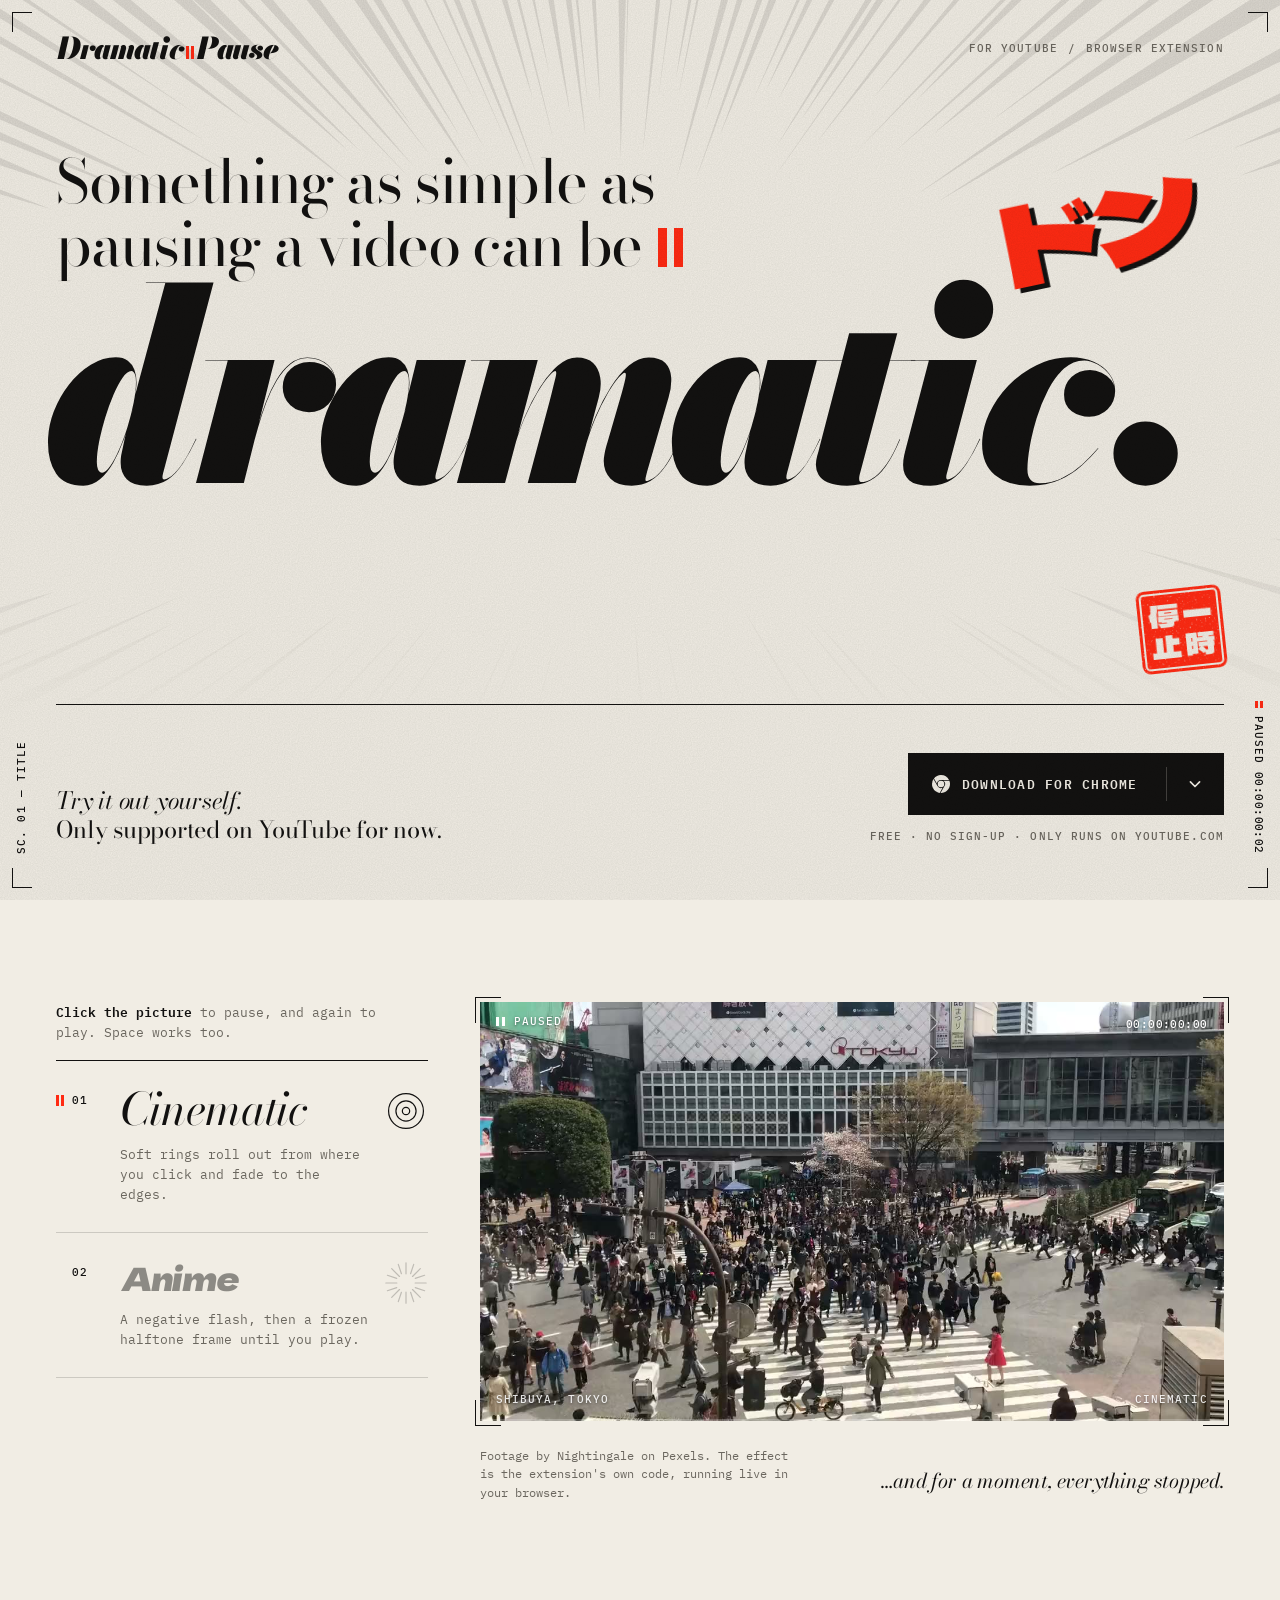
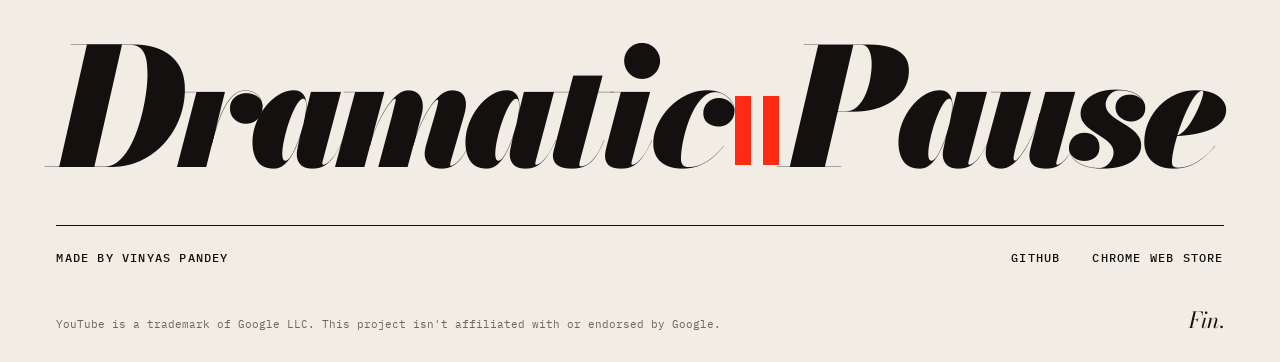
==== docs/index.html @ 51cfde24 "Add landing page and restyle popup to match it - docs/: landing page with a live demo that runs cont" ====
<!doctype html>
<html lang="en">
<head>
<meta charset="utf-8">
<meta name="viewport" content="width=device-width, initial-scale=1">
<title>Dramatic Pause for YouTube</title>
<meta name="description" content="Pause a YouTube video and time stops: a cinematic ripple or an anime-style freeze plays over the frame. A free browser extension.">
<meta name="theme-color" content="#f1ede4">
<meta name="color-scheme" content="light">
<meta property="og:type" content="website">
<meta property="og:title" content="Dramatic Pause for YouTube">
<meta property="og:description" content="Something as simple as pausing a video can be dramatic.">
<meta property="og:image" content="media/shibuya-poster.jpg">
<link rel="icon" href="favicon.svg" type="image/svg+xml">
<link rel="preconnect" href="https://fonts.googleapis.com">
<link rel="preconnect" href="https://fonts.gstatic.com" crossorigin>
<link rel="stylesheet" href="https://fonts.googleapis.com/css2?family=Bodoni+Moda:ital,opsz,wght@0,6..96,400..900;1,6..96,400..900&display=block">
<link rel="stylesheet" href="https://fonts.googleapis.com/css2?family=IBM+Plex+Mono:wght@400;500;600&display=swap">
<link rel="stylesheet" href="https://fonts.googleapis.com/css2?family=Dela+Gothic+One&display=swap&text=%E3%83%89%E3%83%B3%E3%82%B4%E4%B8%80%E6%99%82%E5%81%9C%E6%AD%A2Anime%20speedlines%21">
<link rel="preload" href="media/shibuya.mp4" as="video" type="video/mp4">
<link rel="stylesheet" href="content.css">
<link rel="stylesheet" href="styles.css">
</head>
<body>

<svg width="0" height="0" style="position:absolute" aria-hidden="true">
  <symbol id="i-logo" viewBox="0 0 32 32">
    <path d="M2.24451 9.94111C2.37304 7.96233 3.96395 6.41157 5.94447 6.31345C8.81239 6.17136 12.9115 6 16 6C19.0885 6 23.1876 6.17136 26.0555 6.31345C28.0361 6.41157 29.627 7.96233 29.7555 9.94111C29.8786 11.8369 30 14.1697 30 16C30 17.8303 29.8786 20.1631 29.7555 22.0589C29.627 24.0377 28.0361 25.5884 26.0555 25.6866C23.1876 25.8286 19.0885 26 16 26C12.9115 26 8.81239 25.8286 5.94447 25.6866C3.96395 25.5884 2.37304 24.0377 2.24451 22.0589C2.12136 20.1631 2 17.8303 2 16C2 14.1697 2.12136 11.8369 2.24451 9.94111Z" fill="#FC0D1B"/>
    <path d="M14.5 20.9L12 20.7618V11.238L14.5 11.1V20.9Z" fill="#fff"/>
    <path d="M17.5 20.9L20 20.7618V11.238L17.5 11.1V20.9Z" fill="#fff"/>
  </symbol>
  <symbol id="i-chrome" viewBox="0 0 24 24"><path fill="currentColor" d="M12 0C8.21 0 4.831 1.757 2.632 4.501l3.953 6.848A5.454 5.454 0 0 1 12 6.545h10.691A12 12 0 0 0 12 0zM1.931 5.47A11.943 11.943 0 0 0 0 12c0 6.012 4.42 10.991 10.189 11.864l3.953-6.847a5.45 5.45 0 0 1-6.865-2.29zm13.342 2.166a5.446 5.446 0 0 1 1.45 7.09l.002.001h-.002l-5.344 9.257c.206.01.413.016.621.016 6.627 0 12-5.373 12-12 0-1.54-.29-3.011-.818-4.364zM12 16.364a4.364 4.364 0 1 1 0-8.728 4.364 4.364 0 0 1 0 8.728Z"/></symbol>
  <symbol id="i-edge" viewBox="0 0 24 24"><path fill="currentColor" d="M21.86 17.86q.14 0 .25.12.1.13.1.25t-.11.33l-.32.46-.43.53-.44.5q-.21.25-.38.42l-.22.23q-.58.53-1.34 1.04-.76.51-1.6.91-.86.4-1.74.64t-1.67.24q-.9 0-1.69-.28-.8-.28-1.48-.78-.68-.5-1.22-1.17-.53-.66-.92-1.44-.38-.77-.58-1.6-.2-.83-.2-1.67 0-1 .32-1.96.33-.97.87-1.8.14.95.55 1.77.41.82 1.02 1.5.6.68 1.38 1.21.78.54 1.64.9.86.36 1.77.56.92.2 1.8.2 1.12 0 2.18-.24 1.06-.23 2.06-.72l.2-.1.2-.05zm-15.5-1.27q0 1.1.27 2.15.27 1.06.78 2.03.51.96 1.24 1.77.74.82 1.66 1.4-1.47-.2-2.8-.74-1.33-.55-2.48-1.37-1.15-.83-2.08-1.9-.92-1.07-1.58-2.33T.36 14.94Q0 13.54 0 12.06q0-.81.32-1.49.31-.68.83-1.23.53-.55 1.2-.96.66-.4 1.35-.66.74-.27 1.5-.39.78-.12 1.55-.12.7 0 1.42.1.72.12 1.4.35.68.23 1.32.57.63.35 1.16.83-.35 0-.7.07-.33.07-.65.23v-.02q-.63.28-1.2.74-.57.46-1.05 1.04-.48.58-.87 1.26-.38.67-.65 1.39-.27.71-.42 1.44-.15.72-.15 1.38zM11.96.06q1.7 0 3.33.39 1.63.38 3.07 1.15 1.43.77 2.62 1.93 1.18 1.16 1.98 2.7.49.94.76 1.96.28 1 .28 2.08 0 .89-.23 1.7-.24.8-.69 1.48-.45.68-1.1 1.22-.64.53-1.45.88-.54.24-1.11.36-.58.13-1.16.13-.42 0-.97-.03-.54-.03-1.1-.12-.55-.1-1.05-.28-.5-.19-.84-.5-.12-.09-.23-.24-.1-.16-.1-.33 0-.15.16-.35.16-.2.35-.5.2-.28.36-.68.16-.4.16-.95 0-1.06-.4-1.96-.4-.91-1.06-1.64-.66-.74-1.52-1.28-.86-.55-1.79-.89-.84-.3-1.72-.44-.87-.14-1.76-.14-1.55 0-3.06.45T.94 7.55q.71-1.74 1.81-3.13 1.1-1.38 2.52-2.35Q6.68 1.1 8.37.58q1.7-.52 3.58-.52Z"/></symbol>
  <symbol id="i-brave" viewBox="0 0 24 24"><path fill="currentColor" d="M15.68 0l2.096 2.38s1.84-.512 2.709.358c.868.87 1.584 1.638 1.584 1.638l-.562 1.381.715 2.047s-2.104 7.98-2.35 8.955c-.486 1.919-.818 2.66-2.198 3.633-1.38.972-3.884 2.66-4.293 2.916-.409.256-.92.692-1.38.692-.46 0-.97-.436-1.38-.692a185.796 185.796 0 01-4.293-2.916c-1.38-.973-1.712-1.714-2.197-3.633-.247-.975-2.351-8.955-2.351-8.955l.715-2.047-.562-1.381s.716-.768 1.585-1.638c.868-.87 2.708-.358 2.708-.358L8.321 0h7.36zm-3.679 14.936c-.14 0-1.038.317-1.758.69-.72.373-1.242.637-1.409.742-.167.104-.065.301.087.409.152.107 2.194 1.69 2.393 1.866.198.175.489.464.687.464.198 0 .49-.29.688-.464.198-.175 2.24-1.759 2.392-1.866.152-.108.254-.305.087-.41-.167-.104-.689-.368-1.41-.741-.72-.373-1.617-.69-1.757-.69zm0-11.278s-.409.001-1.022.206-1.278.46-1.584.46c-.307 0-2.581-.434-2.581-.434S4.119 7.152 4.119 7.849c0 .697.339.881.68 1.243l2.02 2.149c.192.203.59.511.356 1.066-.235.555-.58 1.26-.196 1.977.384.716 1.042 1.194 1.464 1.115.421-.08 1.412-.598 1.776-.834.364-.237 1.518-1.19 1.518-1.554 0-.365-1.193-1.02-1.413-1.168-.22-.15-1.226-.725-1.247-.95-.02-.227-.012-.293.284-.851.297-.559.831-1.304.742-1.8-.089-.495-.95-.753-1.565-.986-.615-.232-1.799-.671-1.947-.74-.148-.068-.11-.133.339-.175.448-.043 1.719-.212 2.292-.052.573.16 1.552.403 1.632.532.079.13.149.134.067.579-.081.445-.5 2.581-.541 2.96-.04.38-.12.63.288.724.409.094 1.097.256 1.333.256s.924-.162 1.333-.256c.408-.093.329-.344.288-.723-.04-.38-.46-2.516-.541-2.961-.082-.445-.012-.45.067-.579.08-.129 1.059-.372 1.632-.532.573-.16 1.845.009 2.292.052.449.042.487.107.339.175-.148.069-1.332.508-1.947.74-.615.233-1.476.49-1.565.986-.09.496.445 1.241.742 1.8.297.558.304.624.284.85-.02.226-1.026.802-1.247.95-.22.15-1.413.804-1.413 1.169 0 .364 1.154 1.317 1.518 1.554.364.236 1.355.755 1.776.834.422.079 1.08-.4 1.464-1.115.384-.716.039-1.422-.195-1.977-.235-.555.163-.863.355-1.066l2.02-2.149c.341-.362.68-.546.68-1.243 0-.697-2.695-3.96-2.695-3.96s-2.274.436-2.58.436c-.307 0-.972-.256-1.585-.461-.613-.205-1.022-.206-1.022-.206z"/></symbol>
  <symbol id="i-safari" viewBox="0 0 24 24"><circle cx="12" cy="12" r="10.1" fill="none" stroke="currentColor" stroke-width="1.8"/><path fill="currentColor" d="M16.95 7.05 13.2 13.2 10.8 10.8Z"/><path fill="currentColor" opacity=".45" d="M7.05 16.95 10.8 10.8 13.2 13.2Z"/></symbol>
  <symbol id="i-download" viewBox="0 0 24 24"><path fill="none" stroke="currentColor" stroke-width="2" stroke-linecap="round" stroke-linejoin="round" d="M12 4v11m0 0-4.5-4.5M12 15l4.5-4.5M5 19.5h14"/></symbol>
  <symbol id="i-chevron" viewBox="0 0 24 24"><path fill="none" stroke="currentColor" stroke-width="2" stroke-linecap="round" stroke-linejoin="round" d="m6.5 9.5 5.5 5.5 5.5-5.5"/></symbol>
  <symbol id="i-github" viewBox="0 0 24 24"><path fill="currentColor" d="M12 .297c-6.63 0-12 5.373-12 12 0 5.303 3.438 9.8 8.205 11.385.6.113.82-.258.82-.577 0-.285-.01-1.04-.015-2.04-3.338.724-4.042-1.61-4.042-1.61C4.422 18.07 3.633 17.7 3.633 17.7c-1.087-.744.084-.729.084-.729 1.205.084 1.838 1.236 1.838 1.236 1.07 1.835 2.809 1.305 3.495.998.108-.776.417-1.305.76-1.605-2.665-.3-5.466-1.332-5.466-5.93 0-1.31.465-2.38 1.235-3.22-.135-.303-.54-1.523.105-3.176 0 0 1.005-.322 3.3 1.23.96-.267 1.98-.399 3-.405 1.02.006 2.04.138 3 .405 2.28-1.552 3.285-1.23 3.285-1.23.645 1.653.24 2.873.12 3.176.765.84 1.23 1.91 1.23 3.22 0 4.61-2.805 5.625-5.475 5.92.42.36.81 1.096.81 2.22 0 1.606-.015 2.896-.015 3.286 0 .315.21.69.825.57C20.565 22.092 24 17.592 24 12.297c0-6.627-5.373-12-12-12"/></symbol>
  <symbol id="i-webstore" viewBox="0 0 24 24"><path fill="currentColor" d="M0 1.637v19.09c0 .9.736 1.636 1.636 1.636h.131a10.4 10.4 0 0 1-.13-1.636 10.3 10.3 0 0 1 1.667-5.64l4.202 7.276h1.128A3.77 3.77 0 0 1 12 16.958a3.77 3.77 0 0 1 3.366 5.406h1.048a4.7 4.7 0 0 0-1.587-5.406h6.83a10.34 10.34 0 0 1 .577 5.406h.13c.9 0 1.636-.737 1.636-1.637V1.637Zm9.273 2.181h5.454a1.09 1.09 0 1 1 0 2.182H9.273a1.09 1.09 0 1 1 0-2.182M12 10.364a10.36 10.36 0 0 1 9.233 5.652H12a4.71 4.71 0 0 0-4.677 4.149L3.91 14.25A10.34 10.34 0 0 1 12 10.364"/></symbol>
  <symbol id="i-arrow" viewBox="0 0 24 24"><path fill="none" stroke="currentColor" stroke-width="2" stroke-linecap="round" stroke-linejoin="round" d="M7 17 17 7m0 0H9m8 0v8"/></symbol>
</svg>

<div class="grain" aria-hidden="true"></div>

<!-- The browser window as a camera viewfinder. The timecode stops whenever the demo is paused. -->
<div class="viewfinder" aria-hidden="true">
  <i class="vf-corner vf-tl"></i><i class="vf-corner vf-tr"></i><i class="vf-corner vf-bl"></i><i class="vf-corner vf-br"></i>
  <p class="vf-scene" id="vf-scene">Sc. 01 — Title</p>
  <p class="vf-rec"><span class="rec-dot"></span><span class="rec-label" id="rec-label">Rec</span><span class="tc" id="page-tc">00:00:00:00</span></p>
</div>

<main>
  <section class="hero" id="top" data-scene="Sc. 01 — Title">
    <header class="hud">
      <a class="hud-brand logo" href="#top" aria-label="Dramatic Pause">Dramatic<span class="beat" aria-hidden="true"><i></i><i></i></span>Pause</a>
      <p class="hud-meta">For YouTube<span aria-hidden="true">/</span>Browser extension</p>
    </header>

    <svg class="focus-lines" id="focus-lines" aria-hidden="true"><path/></svg>

    <div class="hero-inner" id="hero-inner">
      <h1 class="headline">
        <span class="quiet">Something as simple as pausing a video can be</span><span class="beat" aria-hidden="true"><i></i><i></i></span>
        <em class="loud" id="loud">dramatic.</em>
      </h1>
      <span class="sfx-don" lang="ja" aria-hidden="true">ドン</span>
    </div>

    <div class="hero-foot">
      <span class="hanko" lang="ja" title="一時停止: to pause" aria-hidden="true"><span>一時</span><span>停止</span></span>
      <p class="lede"><em>Try it out yourself.</em> Only supported on YouTube for now.</p>
      <div class="cta">
        <div class="split" id="download">
          <button type="button" class="split-main" id="download-main">
            <svg class="split-icon" aria-hidden="true"><use href="#i-chrome"/></svg>
            <span class="split-label">Download for Chrome</span>
          </button>
          <button type="button" class="split-toggle" id="download-toggle" aria-haspopup="menu" aria-expanded="false" aria-controls="download-menu" aria-label="Other browsers">
            <svg aria-hidden="true"><use href="#i-chevron"/></svg>
          </button>
          <div class="split-menu" id="download-menu" role="menu" aria-labelledby="download-toggle">
            <button type="button" class="split-item" id="download-alt" role="menuitem">
              <svg class="split-item-icon" aria-hidden="true"><use href="#i-safari"/></svg>
              <span class="split-item-text">
                <span class="split-item-label">Download for Safari</span>
                <span class="split-item-sub">macOS</span>
              </span>
            </button>
          </div>
        </div>
        <p class="cta-note">Free<span aria-hidden="true">·</span>No sign-up<span aria-hidden="true">·</span>Only runs on youtube.com</p>
      </div>
    </div>
  </section>

  <section class="scene" id="demo" data-scene="Sc. 02 — Live demo" aria-label="Live demo">
    <div class="scene-grid" id="scene" data-fx="cinematic">
      <aside class="effects" aria-label="Dramatic Pause settings">
        <div class="effects-head">
          <p class="how" id="fx-label"><strong>Click the picture</strong> to pause, and again to play. Space works too.</p>
        </div>
        <div class="fx-list" id="dp-styles" role="radiogroup" aria-labelledby="fx-label">
          <button type="button" role="radio" class="fx fx-cinematic" data-preset="cinematic" aria-checked="true">
            <span class="fx-num"><span class="fx-mark" aria-hidden="true"><i></i><i></i></span>01</span>
            <span class="fx-body">
              <span class="fx-name">Cinematic</span>
              <span class="fx-desc">Soft rings roll out from where you click and fade to the edges.</span>
            </span>
            <svg class="fx-glyph" viewBox="0 0 48 48" aria-hidden="true"><circle cx="24" cy="24" r="4"/><circle cx="24" cy="24" r="11"/><circle cx="24" cy="24" r="19"/></svg>
          </button>
          <button type="button" role="radio" class="fx fx-anime" data-preset="anime" aria-checked="false" tabindex="-1">
            <span class="fx-num"><span class="fx-mark" aria-hidden="true"><i></i><i></i></span>02</span>
            <span class="fx-body">
              <span class="fx-name">Anime</span>
              <span class="fx-desc">A negative flash, then a frozen halftone frame until you play.</span>
            </span>
            <svg class="fx-glyph" viewBox="0 0 48 48" aria-hidden="true"><path d="M24 2v12M24 34v12M2 24h12M34 24h12M8.4 8.4l8.5 8.5M31.1 31.1l8.5 8.5M39.6 8.4l-8.5 8.5M16.9 31.1l-8.5 8.5M15.6 3.7l3.4 10.2M29 34.1l3.4 10.2M44.3 15.6l-10.2 3.4M13.9 29l-10.2 3.4M32.4 3.7 29 13.9M19 34.1l-3.4 10.2M44.3 32.4 34.1 29M13.9 19 3.7 15.6"/></svg>
          </button>
        </div>
      </aside>

      <div class="stage">
        <div class="frame">
          <i class="fc fc-tl"></i><i class="fc fc-tr"></i><i class="fc fc-bl"></i><i class="fc fc-br"></i>
          <div class="player html5-video-player" id="movie_player" tabindex="0" role="group" aria-label="Demo video. Click, or press Space, to pause and play.">
            <video class="html5-main-video" src="media/shibuya.mp4" poster="media/shibuya-poster.jpg" muted loop playsinline preload="auto" disablepictureinpicture disableremoteplayback aria-hidden="true"></video>
            <div class="ph ph-top">
              <button type="button" class="ph-state" id="ph-state" aria-label="Pause"><span class="ph-dot" aria-hidden="true"><i></i><i></i></span><span class="ph-state-text" aria-hidden="true">Play</span></button>
              <span class="ph-tc" id="ph-tc" aria-hidden="true">00:00:00:00</span>
            </div>
            <div class="ph ph-bottom" aria-hidden="true">
              <span>Shibuya, Tokyo</span>
              <span id="ph-effect">Cinematic</span>
            </div>
            <div class="ph-progress" aria-hidden="true"><div class="ph-fill"></div></div>
            <p class="ph-hint" aria-hidden="true">Tap the picture to pause</p>
          </div>
        </div>
        <p class="sfx-gogo" lang="ja" aria-hidden="true"><span>ゴ</span><span>ゴ</span><span>ゴ</span><span>ゴ</span></p>
        <p class="scene-credit">Footage by Nightingale on Pexels. The effect is the extension's own code, running live in your browser.</p>
        <p class="still-caption" aria-hidden="true">…and for a moment, everything stopped.</p>
      </div>
    </div>

  </section>
</main>

<footer class="credits" id="credits" data-scene="Sc. 03 — Credits">
  <p class="wordmark" id="wordmark" aria-hidden="true">Dramatic<span class="beat"><i></i><i></i></span>Pause</p>
  <div class="credits-row">
    <a class="foot-link" href="https://vinyas.me/" target="_blank" rel="noopener">Made by Vinyas Pandey</a>
    <nav class="foot-links" aria-label="Project links">
      <a class="foot-link" href="https://github.com/hados1109/dramaticPause" target="_blank" rel="noopener">GitHub</a>
      <a class="foot-link" href="#" id="store-link" target="_blank" rel="noopener">Chrome Web Store</a>
    </nav>
  </div>
  <div class="fineprint">
    <p>YouTube is a trademark of Google LLC. This project isn't affiliated with or endorsed by Google.</p>
    <p class="fin">Fin.</p>
  </div>
</footer>

<div class="cursor" id="cursor" aria-hidden="true"><span class="cursor-ring"></span><span class="cursor-label" id="cursor-label">Pause</span></div>
<div class="toast" id="toast" role="status" aria-live="polite"></div>

<script src="site.js"></script>
<script src="content.js"></script>
</body>
</html>
---- docs/content.css ----
/* The effect layer sits right over YouTube's picture, under its controls and captions, and never takes clicks. */
.dp-overlay{position:absolute;left:0;top:0;display:none;pointer-events:none;margin:0;padding:0;border:0}
---- docs/styles.css ----
/* Dramatic Pause — landing page.
   Art direction: time stops. Cinema (viewfinder, timecode, credits) meets manga (ink, focus lines, halftone, sound effects),
   printed on paper. Light only. */
:root{
  color-scheme: light;
  --paper:#f1ede4; --paper-2:#e8e3d7; --ink:#121110; --ink-2:#34322e; --mute:#6b675f; --rule:rgba(18,17,16,.16);
  --red:#ff2a12;
  --serif:"Bodoni Moda","Bodoni 72","Didot",Georgia,serif;
  --mono:"IBM Plex Mono",ui-monospace,"SF Mono",Menlo,Consolas,monospace;
  --sfx:"Dela Gothic One","Hiragino Sans","Yu Gothic","Noto Sans JP",sans-serif;
  --gutter:clamp(20px,4.4vw,64px);
  --snap:cubic-bezier(.2,1.5,.3,1);
  --out:cubic-bezier(.16,.84,.24,1);
}
*{box-sizing:border-box}
html{-webkit-text-size-adjust:100%;scroll-behavior:smooth}
html,body{margin:0}
body{background:var(--paper);color:var(--ink);font-family:var(--mono);font-size:14px;line-height:1.5;
  -webkit-font-smoothing:antialiased;-moz-osx-font-smoothing:grayscale;text-rendering:optimizeLegibility}
p,h1,h2{margin:0}
button{font:inherit;color:inherit}
a{color:inherit}
svg{display:block}
::selection{background:var(--red);color:var(--ink)}
:focus-visible{outline:2px solid var(--red);outline-offset:4px}
.label{font:500 11px/1 var(--mono);letter-spacing:.1em;text-transform:uppercase;color:var(--mute)}

/* The red pause mark: two bars, used as punctuation across the page */
.beat{display:inline-flex;gap:.11em;font-style:normal}
.beat i{display:block;width:.15em;height:.64em;background:var(--red)}

/* Paper grain over everything */
.grain{position:fixed;inset:0;z-index:80;pointer-events:none;opacity:.09;mix-blend-mode:multiply;
  background-image:url("data:image/svg+xml;utf8,<svg xmlns='http://www.w3.org/2000/svg' width='180' height='180'><filter id='n'><feTurbulence type='fractalNoise' baseFrequency='.85' numOctaves='3' stitchTiles='stitch'/><feColorMatrix values='0 0 0 0 0 0 0 0 0 0 0 0 0 0 0 0 0 0 1 0'/></filter><rect width='100%' height='100%' filter='url(%23n)'/></svg>")}

/* ───────── Viewfinder ───────── */
.viewfinder{position:fixed;inset:12px;z-index:70;pointer-events:none;font:500 10.5px/1 var(--mono);letter-spacing:.1em;text-transform:uppercase}
.vf-corner{position:absolute;width:20px;height:20px;border:0 solid var(--ink)}
.vf-tl{top:0;left:0;border-top-width:1.5px;border-left-width:1.5px}
.vf-tr{top:0;right:0;border-top-width:1.5px;border-right-width:1.5px}
.vf-bl{bottom:0;left:0;border-bottom-width:1.5px;border-left-width:1.5px}
.vf-br{bottom:0;right:0;border-bottom-width:1.5px;border-right-width:1.5px}
.vf-scene,.vf-rec{position:absolute;bottom:34px;display:flex;align-items:center;gap:8px;writing-mode:vertical-rl}
.vf-scene{left:4px;transform:rotate(180deg)}
.vf-rec{right:4px}
.rec-dot{width:7px;height:7px;border-radius:50%;background:var(--red);animation:rec 1.2s steps(1) infinite}
.tc{font-variant-numeric:tabular-nums;letter-spacing:.04em}
body.is-frozen .rec-dot{animation:none;border-radius:0;width:8px;background:linear-gradient(90deg,var(--red) 35%,transparent 35% 65%,var(--red) 65%)}
@keyframes rec{50%{opacity:0}}

/* ───────── Hero ───────── */
.hero{position:relative;min-height:100vh;min-height:100svh;display:flex;flex-direction:column;padding:0 var(--gutter) 56px;overflow:hidden;isolation:isolate}
.hud{display:flex;align-items:center;justify-content:space-between;height:96px;font:500 11px/1 var(--mono);letter-spacing:.1em;text-transform:uppercase}
.hud-brand{text-decoration:none}
/* The wordmark, small: same drawing as the one in the credits */
.logo{display:inline-flex;align-items:baseline;white-space:nowrap;font:italic 900 30px/1 var(--serif);letter-spacing:-.04em;text-transform:none;font-variation-settings:"opsz" 96}
.logo .beat{gap:.07em;margin:0 .05em 0 .08em}
.logo .beat i{width:.1em;height:.42em}
.hud-meta{display:flex;gap:10px;color:var(--mute)}

.focus-lines{position:absolute;inset:0;width:100%;height:100%;z-index:-1;pointer-events:none;fill:var(--ink);opacity:0;
  transform:scale(1.08);transition:opacity .5s ease,transform .7s var(--out);
  -webkit-mask-image:linear-gradient(#000 0 52%,transparent 80%);mask-image:linear-gradient(#000 0 52%,transparent 80%)}
.hero.is-landed .focus-lines{opacity:.1;transform:none;animation:flicker 1.8s steps(1) infinite}
@keyframes flicker{0%{opacity:.1}18%{opacity:.16}36%{opacity:.08}54%{opacity:.13}72%{opacity:.07}88%{opacity:.14}}
.hero.is-slam .focus-lines{animation:flare 1.3s ease-out both,flicker 1.8s steps(1) 1.3s infinite}   /* flares on impact, then settles */
@keyframes flare{0%{opacity:.5}100%{opacity:.1}}

.hero-inner{position:relative;margin-top:clamp(24px,6vh,72px)}
.headline{max-width:12.6em;font-family:var(--serif);font-size:clamp(32px,4.7vw,74px);font-weight:400;line-height:1.04;font-variation-settings:"opsz" 96;color:var(--ink)}
.quiet{letter-spacing:-.028em;animation:rise .9s var(--out) .1s both}
.headline>.beat{margin-left:.28em;vertical-align:-.02em;opacity:0}
.hero.is-beat .headline>.beat{opacity:1;animation:blink .7s steps(1) 2}
.loud{display:block;width:max-content;margin:.02em 0 0 -.045em;font-size:21vw;font-style:italic;font-weight:900;line-height:.8;
  letter-spacing:-.045em;padding-right:.06em;opacity:0;cursor:default;transform-origin:30% 70%}
.hero.is-landed .loud{opacity:1}
.hero.is-slam .loud{animation:slam .55s var(--snap) both}
.hero.is-slam .hero-inner{animation:shake .38s steps(1) .05s}

.sfx-don{position:absolute;right:2.5%;top:.2em;font:400 clamp(52px,8.4vw,132px)/1 var(--sfx);color:var(--red);letter-spacing:-.06em;
  text-shadow:.045em .045em 0 var(--ink);transform:rotate(-12deg);opacity:0;pointer-events:none}
.hero.is-landed .sfx-don{opacity:1}
.hero.is-slam .sfx-don{animation:pop .6s var(--snap) .06s both}

/* A hanko seal: 一時停止, "to pause" */
.hanko{position:absolute;right:0;bottom:calc(100% + 34px);display:flex;flex-direction:row-reverse;gap:4px;padding:11px 10px;border-radius:8px;
  background:var(--red);color:var(--paper);font:400 30px/1.02 var(--sfx);box-shadow:inset 0 0 0 3px var(--red),inset 0 0 0 5px var(--paper);
  transform:rotate(-6deg);opacity:0;pointer-events:none;
  -webkit-mask-image:url("data:image/svg+xml;utf8,<svg xmlns='http://www.w3.org/2000/svg' width='120' height='120'><filter id='w'><feTurbulence type='fractalNoise' baseFrequency='.55' numOctaves='2'/><feColorMatrix values='0 0 0 0 0 0 0 0 0 0 0 0 0 0 0 0 0 0 -3.2 3.1'/></filter><rect width='100%' height='100%' filter='url(%23w)'/></svg>");
          mask-image:url("data:image/svg+xml;utf8,<svg xmlns='http://www.w3.org/2000/svg' width='120' height='120'><filter id='w'><feTurbulence type='fractalNoise' baseFrequency='.55' numOctaves='2'/><feColorMatrix values='0 0 0 0 0 0 0 0 0 0 0 0 0 0 0 0 0 0 -3.2 3.1'/></filter><rect width='100%' height='100%' filter='url(%23w)'/></svg>")}
.hanko span{writing-mode:vertical-rl;letter-spacing:.02em}
.hero.is-landed .hanko{animation:stamp .45s var(--snap) .5s both}
@keyframes stamp{0%{opacity:0;transform:rotate(-14deg) scale(1.8)}100%{opacity:1;transform:rotate(-6deg) scale(1)}}

.hero-foot{position:relative;margin-top:auto;display:flex;align-items:flex-end;justify-content:space-between;gap:32px 48px;flex-wrap:wrap;padding-top:48px;
  border-top:1.5px solid var(--ink);animation:rise .9s var(--out) .3s both}
.lede{max-width:28ch;font:400 clamp(20px,1.85vw,28px)/1.22 var(--serif);letter-spacing:-.01em}
.lede em{display:block;font-style:italic}

@keyframes rise{from{opacity:0;transform:translateY(14px)}to{opacity:1;transform:none}}
@keyframes blink{50%{opacity:0}}
@keyframes slam{
  0%{opacity:0;transform:scale(1.4) translateY(-.08em);filter:blur(12px)}
  40%{opacity:1;filter:blur(0)}
  100%{opacity:1;transform:none;filter:blur(0)}}
@keyframes shake{
  0%{transform:translate(7px,-4px)}20%{transform:translate(-6px,3px)}40%{transform:translate(4px,4px)}
  60%{transform:translate(-3px,-2px)}80%{transform:translate(2px,1px)}100%{transform:none}}
@keyframes pop{
  0%{opacity:0;transform:rotate(-24deg) scale(.2)}
  60%{opacity:1;transform:rotate(-9deg) scale(1.12)}
  100%{opacity:1;transform:rotate(-12deg) scale(1)}}

/* ───────── Split download button ───────── */
.cta{display:flex;flex-direction:column;align-items:flex-end;gap:14px}
.split{position:relative;display:inline-flex}
.split-main,.split-toggle{display:flex;align-items:center;justify-content:center;height:62px;margin:0;border:0;cursor:pointer;
  background:var(--ink);color:var(--paper);transition:background-color .18s,color .18s}
.split-main{gap:12px;padding:0 28px 0 24px;font:600 12.5px/1 var(--mono);letter-spacing:.1em;text-transform:uppercase;white-space:nowrap}
.split-toggle{position:relative;width:58px;padding:0}
.split-toggle::before{content:"";position:absolute;left:0;top:14px;bottom:14px;width:1px;background:rgba(241,237,228,.22)}
.split-main:hover,.split-toggle:hover,.split-toggle[aria-expanded="true"]{background:var(--red);color:var(--ink)}
.split-main:hover+.split-toggle::before,.split-toggle:hover::before{background:transparent}
.split-main:active,.split-toggle:active{transform:translateY(1px)}
.split-icon{width:18px;height:18px;flex:none}
.split-toggle svg{width:20px;height:20px;transition:transform .25s var(--out)}
.split-toggle[aria-expanded="true"] svg{transform:rotate(180deg)}

.split-menu{position:absolute;top:calc(100% + 10px);right:0;min-width:100%;z-index:30;padding:6px;background:var(--paper);
  border:1.5px solid var(--ink);box-shadow:6px 6px 0 var(--ink);text-align:left;
  visibility:hidden;opacity:0;transform:translateY(-8px);transition:opacity .15s ease,transform .22s var(--out),visibility 0s linear .22s}
.split.is-open .split-menu{visibility:visible;opacity:1;transform:none;transition-delay:0s}
.split-item{display:flex;align-items:center;gap:14px;width:100%;padding:12px 14px;border:0;background:transparent;cursor:pointer;text-align:left}
.split-item:hover,.split-item:focus-visible{background:var(--ink);color:var(--paper)}
.split-item:focus-visible{outline:0}
.split-item-icon{width:20px;height:20px;flex:none}
.split-item-text{display:flex;flex-direction:column;gap:4px}
.split-item-label{font:600 12.5px/1.2 var(--mono);letter-spacing:.08em;text-transform:uppercase}
.split-item-sub{font:400 12px/1.2 var(--mono);opacity:.65}
.cta-note{display:flex;gap:8px;flex-wrap:wrap;justify-content:flex-end;font:500 10.5px/1.4 var(--mono);letter-spacing:.1em;text-transform:uppercase;color:var(--mute)}

/* ───────── Demo ───────── */
.scene{position:relative;padding:clamp(72px,8vw,120px) var(--gutter) 0;overflow-x:clip}

.scene-grid{display:grid;grid-template-columns:minmax(0,4fr) minmax(0,8fr);gap:clamp(28px,4vw,64px);align-items:start}

.effects-head{padding:0 0 18px}

.fx-list{border-top:1.5px solid var(--ink);transition:opacity .25s}
.fx-list[aria-disabled="true"]{opacity:.4;pointer-events:none}
.fx{display:grid;grid-template-columns:52px minmax(0,1fr) 44px;gap:12px;align-items:start;width:100%;margin:0;padding:26px 0 28px;
  border:0;border-bottom:1px solid var(--rule);background:none;cursor:pointer;text-align:left;color:var(--ink)}
.fx-num{display:flex;align-items:center;gap:8px;padding-top:.7em;font:500 11px/1 var(--mono);letter-spacing:.08em}
.fx-mark{display:inline-flex;gap:2px}
.fx-mark i{width:3px;height:11px;background:var(--red);transform:scaleY(0);transition:transform .3s var(--snap)}
.fx[aria-checked="true"] .fx-mark i{transform:none}
.fx-name{display:block;color:rgba(18,17,16,.45);transition:color .25s}
.fx-cinematic .fx-name{font:italic 400 clamp(34px,3.5vw,54px)/1 var(--serif);letter-spacing:-.025em}
.fx-anime .fx-name{display:inline-block;font:400 clamp(24px,2.5vw,38px)/1.15 var(--sfx);letter-spacing:-.03em;transform:skewX(-9deg);transform-origin:left bottom}
.fx:hover .fx-name{color:rgba(18,17,16,.7)}
.fx[aria-checked="true"] .fx-name{color:var(--ink)}
.fx-desc{display:block;margin-top:12px;max-width:34ch;font:400 12.5px/1.6 var(--mono);color:var(--mute)}
.fx-glyph{width:44px;height:44px;margin-top:2px;fill:none;stroke:var(--ink);stroke-width:1.3;stroke-linecap:round;opacity:.22;transition:opacity .25s}
.fx[aria-checked="true"] .fx-glyph{opacity:1}
.fx-cinematic[aria-checked="true"] .fx-glyph circle{animation:ringpulse 2.4s var(--out) infinite}
.fx-cinematic .fx-glyph circle:nth-child(2){animation-delay:.2s}
.fx-cinematic .fx-glyph circle:nth-child(3){animation-delay:.4s}
.fx-anime[aria-checked="true"] .fx-glyph{animation:burst 1.6s steps(2) infinite}
@keyframes ringpulse{0%,100%{stroke-opacity:1}50%{stroke-opacity:.25}}
@keyframes burst{50%{transform:rotate(11deg) scale(.94)}}
.how{max-width:40ch;font:400 12.5px/1.6 var(--mono);color:var(--mute)}
.how strong{font-weight:600;color:var(--ink)}

.stage{position:relative}
.frame{position:relative;isolation:isolate}
.frame::after{                                      /* halftone offset shadow: the manga panel, Anime only */
  content:"";position:absolute;inset:0;z-index:-1;transform:translate(24px,24px);pointer-events:none;opacity:0;transition:opacity .3s,transform .4s var(--out);
  background-image:radial-gradient(var(--ink) 1.35px,transparent 1.7px);background-size:7px 7px}
.fc{position:absolute;width:26px;height:26px;border:0 solid var(--ink);z-index:1;transition:transform .35s var(--snap),opacity .2s}
.fc-tl{top:-12px;left:-12px;border-top-width:1.5px;border-left-width:1.5px}
.fc-tr{top:-12px;right:-12px;border-top-width:1.5px;border-right-width:1.5px}
.fc-bl{bottom:-12px;left:-12px;border-bottom-width:1.5px;border-left-width:1.5px}
.fc-br{bottom:-12px;right:-12px;border-bottom-width:1.5px;border-right-width:1.5px}
.scene-grid.is-paused .fc-tl{transform:translate(7px,7px)}
.scene-grid.is-paused .fc-tr{transform:translate(-7px,7px)}
.scene-grid.is-paused .fc-bl{transform:translate(7px,-7px)}
.scene-grid.is-paused .fc-br{transform:translate(-7px,-7px)}
.scene-grid[data-fx="anime"] .frame::after{opacity:1}
.scene-grid[data-fx="anime"] .player{outline:6px solid var(--ink);outline-offset:0}
.scene-grid[data-fx="anime"] .fc{opacity:0}

/* Player: marked up like YouTube's (#movie_player › video.html5-main-video) so content.js runs unchanged */
.player{position:relative;aspect-ratio:16/9;overflow:hidden;background:#0c0c0b;cursor:pointer;-webkit-tap-highlight-color:transparent;isolation:isolate}
.player video{display:block;width:100%;height:100%}
.ph{position:absolute;left:0;right:0;z-index:2;display:flex;align-items:center;justify-content:space-between;padding:0 16px;
  color:#fff;font:500 11px/1 var(--mono);letter-spacing:.1em;text-transform:uppercase;text-shadow:0 1px 3px rgba(0,0,0,.55);pointer-events:none}
.ph-top{top:14px}
.ph-bottom{bottom:16px;opacity:.85}
.ph-state{display:inline-flex;align-items:center;gap:9px;padding:6px 10px 6px 8px;margin:-6px 0 0 -8px;border:0;background:transparent;cursor:pointer;
  font:inherit;letter-spacing:inherit;text-transform:inherit;text-shadow:inherit;pointer-events:auto}
.ph-state:hover{background:rgba(0,0,0,.35)}
.ph-dot{display:inline-flex;gap:0;width:9px;height:9px}
.ph-dot i{flex:1;background:var(--red);border-radius:50% 0 0 50%}
.ph-dot i+i{border-radius:0 50% 50% 0}
.player:not(.is-paused) .ph-dot{animation:rec 1.2s steps(1) infinite}
.player.is-paused .ph-dot{gap:3px}
.player.is-paused .ph-dot i{flex:none;width:3px;background:#fff;border-radius:0}
.ph-tc{font-variant-numeric:tabular-nums;letter-spacing:.04em}
.ph-progress{position:absolute;left:0;right:0;bottom:0;z-index:2;height:2px;background:rgba(255,255,255,.22);pointer-events:none}
.ph-fill{height:100%;background:var(--red);transform:scaleX(0);transform-origin:left center}
.ph-hint{display:none}

/* Sound effects outside the frame: they react to the pause, the picture itself is untouched */
.sfx-gogo{position:absolute;top:-1.05em;right:-.55em;z-index:3;display:flex;gap:.02em;font:400 clamp(40px,4.8vw,76px)/1 var(--sfx);color:var(--ink);
  -webkit-text-stroke:.12em var(--paper);paint-order:stroke fill;pointer-events:none}
.sfx-gogo span{display:block;opacity:0;transform:translateY(.3em) scale(.6)}
.sfx-gogo span:nth-child(1){--y:.55em;--r:-8deg}
.sfx-gogo span:nth-child(2){--y:.2em;--r:4deg}
.sfx-gogo span:nth-child(3){--y:-.1em;--r:-5deg}
.sfx-gogo span:nth-child(4){--y:-.4em;--r:7deg}
.scene-grid[data-fx="anime"].is-paused .sfx-gogo span{animation:gogo .35s var(--snap) forwards,jitter .24s steps(2) .4s infinite}
.scene-grid[data-fx="anime"].is-paused .sfx-gogo span:nth-child(2){animation-delay:.12s,.5s}
.scene-grid[data-fx="anime"].is-paused .sfx-gogo span:nth-child(3){animation-delay:.24s,.6s}
.scene-grid[data-fx="anime"].is-paused .sfx-gogo span:nth-child(4){animation-delay:.36s,.7s}
@keyframes gogo{to{opacity:1;transform:translateY(var(--y)) rotate(var(--r))}}
@keyframes jitter{0%{translate:0 0}50%{translate:1.5px -1.5px}}

.still-caption{position:absolute;right:0;top:calc(100% - 1.6em);font:italic 400 clamp(18px,1.6vw,24px)/1.2 var(--serif);letter-spacing:-.01em;
  opacity:0;transform:translateY(6px);transition:opacity .6s ease,transform .8s var(--out);pointer-events:none}
.scene-grid[data-fx="cinematic"].is-paused .still-caption{opacity:1;transform:none;transition-delay:.9s}

.scene-credit{margin-top:26px;max-width:46ch;font:400 11.5px/1.6 var(--mono);color:var(--mute)}

/* Cursor over the picture: the dot is where the ripple will start */
.cursor{position:fixed;left:0;top:0;z-index:75;pointer-events:none;display:none}
.cursor-ring{position:absolute;left:-28px;top:-28px;width:56px;height:56px;border-radius:50%;border:1.5px solid rgba(255,255,255,.9);
  box-shadow:0 0 0 1px rgba(0,0,0,.12);transform:scale(.4);opacity:0;transition:transform .3s var(--snap),opacity .2s}
.cursor-ring::after{content:"";position:absolute;left:50%;top:50%;width:6px;height:6px;margin:-3px;border-radius:50%;background:var(--red)}
.cursor-label{position:absolute;left:0;top:38px;transform:translateX(-50%);padding:5px 8px;background:var(--paper);color:var(--ink);
  font:600 10px/1 var(--mono);letter-spacing:.12em;text-transform:uppercase;white-space:nowrap;opacity:0;transition:opacity .2s}
.cursor.is-on .cursor-ring{transform:scale(1);opacity:1}
.cursor.is-on .cursor-label{opacity:1}
.cursor.is-down .cursor-ring{transform:scale(.72)}
@media (hover:hover) and (pointer:fine){
  .cursor{display:block}
  .player{cursor:none}
  .ph-state{cursor:pointer}
}

/* ───────── Credits ───────── */
.credits{position:relative;padding:clamp(96px,11vw,160px) var(--gutter) 30px;overflow:hidden}
.credits-row{display:flex;align-items:baseline;justify-content:space-between;gap:16px 32px;flex-wrap:wrap;margin-top:clamp(32px,4vw,56px);padding-top:24px;border-top:1.5px solid var(--ink)}
.foot-links{display:flex;gap:32px;flex-wrap:wrap}
.foot-link{font:500 12px/1.4 var(--mono);letter-spacing:.1em;text-transform:uppercase;text-decoration:none;
  background:linear-gradient(currentColor,currentColor) 0 100%/0 1px no-repeat;padding-bottom:2px;transition:background-size .3s var(--out)}
.foot-link:hover{background-size:100% 1px}

.wordmark{width:max-content;margin:0 0 0 -.03em;font:italic 900 15vw/.8 var(--serif);letter-spacing:-.05em;white-space:nowrap;font-variation-settings:"opsz" 96}
.wordmark .beat{margin:0 .05em 0 .08em;font-size:.66em;vertical-align:.02em}
.fineprint{display:flex;align-items:baseline;justify-content:space-between;gap:24px;margin-top:40px;
  font:400 11px/1.5 var(--mono);color:var(--mute)}
.fin{font:italic 400 22px/1 var(--serif);color:var(--ink)}

/* ───────── Toast ───────── */
.toast{position:fixed;left:50%;bottom:44px;z-index:90;max-width:calc(100vw - 48px);padding:14px 18px;background:var(--ink);color:var(--paper);
  font:400 12.5px/1.5 var(--mono);box-shadow:5px 5px 0 var(--red);pointer-events:none;opacity:0;transform:translate(-50%,12px);
  transition:opacity .2s ease,transform .35s var(--out)}
.toast.is-on{opacity:1;transform:translate(-50%,0);pointer-events:auto}
.toast a{color:var(--paper);font-weight:600;text-underline-offset:3px}

/* ───────── Smaller screens ───────── */
@media (max-width:1080px){
  .scene-grid{grid-template-columns:1fr}
  .stage{order:-1;margin-bottom:8px}
  .fx-list{display:grid;grid-template-columns:1fr 1fr;column-gap:32px}
  .still-caption{position:static;margin-top:10px;text-align:right}
  .stage .scene-credit{margin-top:18px}
}
@media (max-width:720px){
  .hud{height:76px}
  .logo{font-size:26px}
  .hud-meta{display:none}
  .hero{padding-bottom:40px}
  .headline{font-size:clamp(30px,8.4vw,44px)}
  .quiet{letter-spacing:-.03em}
  .hanko{font-size:20px;padding:8px 7px;bottom:calc(100% + 22px)}
  .loud{font-size:22.5vw}
  .sfx-don{top:auto;bottom:-1.2em;right:6%}
  .frame::after{transform:translate(12px,12px)}
  .hero-foot{flex-direction:column;align-items:stretch}
  .cta{align-items:stretch}
  .split{display:flex}
  .split-main{flex:1;padding:0 18px}
  .cta-note{justify-content:flex-start}
  .fx-list{grid-template-columns:1fr}
  .fx{grid-template-columns:44px minmax(0,1fr) 36px}
  .fx-glyph{width:36px;height:36px}
  .ph{padding:0 12px;font-size:10px}
  .ph-bottom{display:none}
  .sfx-gogo{top:-.7em;right:-.1em}
  .credits-row{flex-direction:column}
  .fineprint{flex-direction:column}
  .viewfinder{inset:6px}
  .vf-scene,.vf-rec{display:none}
}
@media (max-aspect-ratio:1/1){                      /* portrait: the hero sizes to its content instead of the screen */
  .hero{min-height:0}
  .hero-foot{margin-top:clamp(150px,30vw,280px)}
}
@media (hover:none){
  .player:not(.drove) .ph-hint{display:block;position:absolute;left:50%;bottom:14px;z-index:2;transform:translateX(-50%);padding:7px 11px;margin:0;
    background:var(--paper);color:var(--ink);font:600 10px/1 var(--mono);letter-spacing:.12em;text-transform:uppercase;white-space:nowrap;pointer-events:none}
  .player:not(.drove) .ph-bottom{display:none}
}
@media (prefers-reduced-motion:reduce){
  *,*::before,*::after{animation-duration:.01ms !important;animation-delay:0s !important;animation-iteration-count:1 !important;transition:none !important}
  html{scroll-behavior:auto}
}
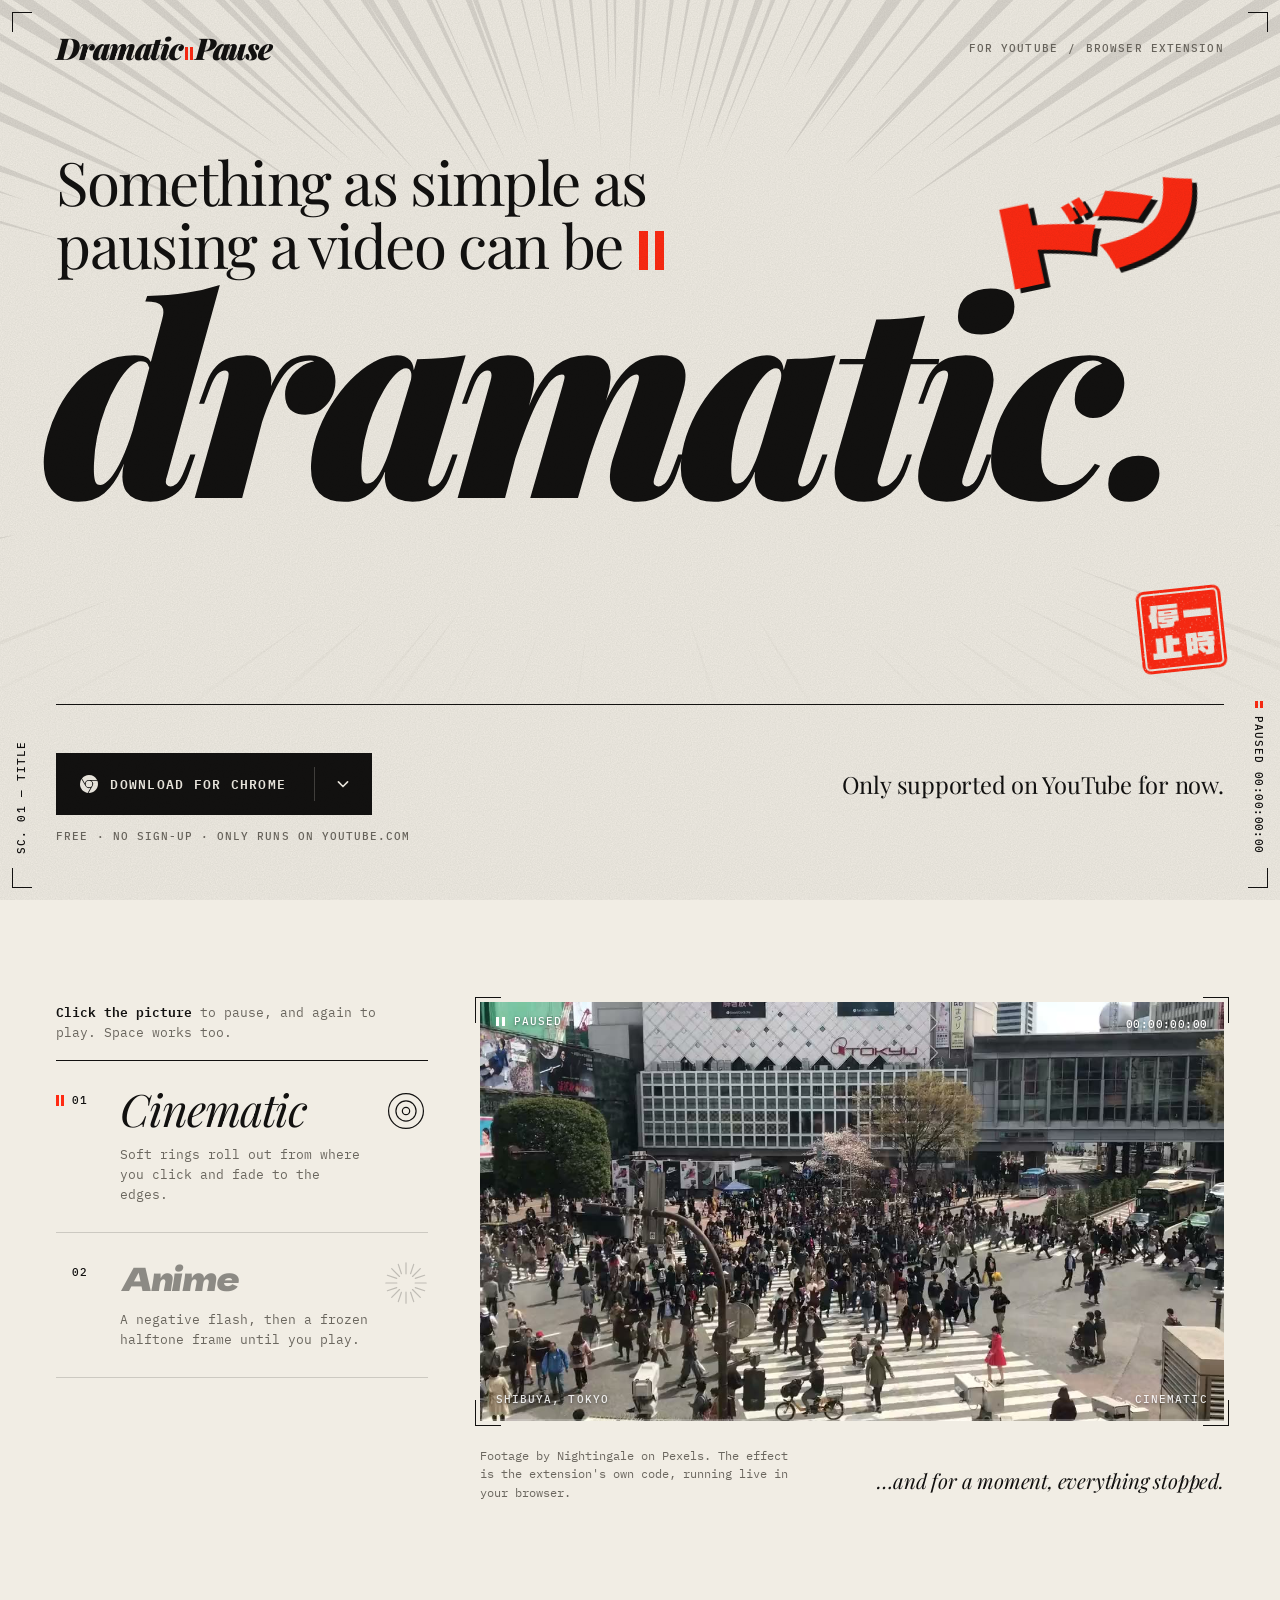
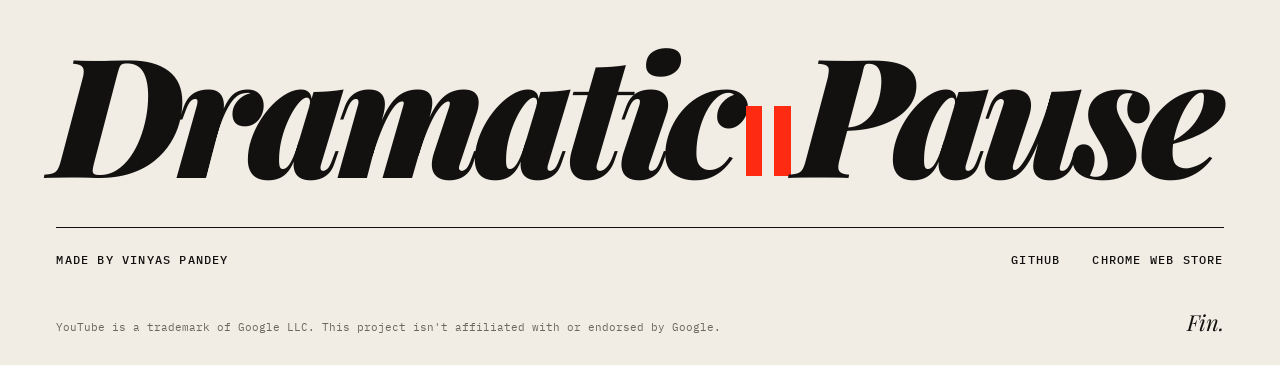
==== commit 93509180: "Switch website serif to Playfair Display and tweak hero footer layout Co-Authored-By: Claude Sonnet " ====
--- a/docs/index.html
+++ b/docs/index.html
@@ -14,7 +14,7 @@
 <link rel="icon" href="favicon.svg" type="image/svg+xml">
 <link rel="preconnect" href="https://fonts.googleapis.com">
 <link rel="preconnect" href="https://fonts.gstatic.com" crossorigin>
-<link rel="stylesheet" href="https://fonts.googleapis.com/css2?family=Bodoni+Moda:ital,opsz,wght@0,6..96,400..900;1,6..96,400..900&display=block">
+<link rel="stylesheet" href="https://fonts.googleapis.com/css2?family=Playfair+Display:ital,wght@0,400..900;1,400..900&display=block">
 <link rel="stylesheet" href="https://fonts.googleapis.com/css2?family=IBM+Plex+Mono:wght@400;500;600&display=swap">
 <link rel="stylesheet" href="https://fonts.googleapis.com/css2?family=Dela+Gothic+One&display=swap&text=%E3%83%89%E3%83%B3%E3%82%B4%E4%B8%80%E6%99%82%E5%81%9C%E6%AD%A2Anime%20speedlines%21">
 <link rel="preload" href="media/shibuya.mp4" as="video" type="video/mp4">
@@ -68,7 +68,6 @@
 
     <div class="hero-foot">
       <span class="hanko" lang="ja" title="一時停止: to pause" aria-hidden="true"><span>一時</span><span>停止</span></span>
-      <p class="lede"><em>Try it out yourself.</em> Only supported on YouTube for now.</p>
       <div class="cta">
         <div class="split" id="download">
           <button type="button" class="split-main" id="download-main">
@@ -90,6 +89,7 @@
         </div>
         <p class="cta-note">Free<span aria-hidden="true">·</span>No sign-up<span aria-hidden="true">·</span>Only runs on youtube.com</p>
       </div>
+      <p class="lede">Only supported on YouTube for now.</p>
     </div>
   </section>
 
--- a/docs/styles.css
+++ b/docs/styles.css
@@ -5,7 +5,7 @@
   color-scheme: light;
   --paper:#f1ede4; --paper-2:#e8e3d7; --ink:#121110; --ink-2:#34322e; --mute:#6b675f; --rule:rgba(18,17,16,.16);
   --red:#ff2a12;
-  --serif:"Bodoni Moda","Bodoni 72","Didot",Georgia,serif;
+  --serif:"Playfair Display","Bodoni 72","Didot",Georgia,serif;
   --mono:"IBM Plex Mono",ui-monospace,"SF Mono",Menlo,Consolas,monospace;
   --sfx:"Dela Gothic One","Hiragino Sans","Yu Gothic","Noto Sans JP",sans-serif;
   --gutter:clamp(20px,4.4vw,64px);
@@ -53,7 +53,7 @@
 .hud{display:flex;align-items:center;justify-content:space-between;height:96px;font:500 11px/1 var(--mono);letter-spacing:.1em;text-transform:uppercase}
 .hud-brand{text-decoration:none}
 /* The wordmark, small: same drawing as the one in the credits */
-.logo{display:inline-flex;align-items:baseline;white-space:nowrap;font:italic 900 30px/1 var(--serif);letter-spacing:-.04em;text-transform:none;font-variation-settings:"opsz" 96}
+.logo{display:inline-flex;align-items:baseline;white-space:nowrap;font:italic 900 30px/1 var(--serif);letter-spacing:-.04em;text-transform:none}
 .logo .beat{gap:.07em;margin:0 .05em 0 .08em}
 .logo .beat i{width:.1em;height:.42em}
 .hud-meta{display:flex;gap:10px;color:var(--mute)}
@@ -67,7 +67,7 @@
 @keyframes flare{0%{opacity:.5}100%{opacity:.1}}
 
 .hero-inner{position:relative;margin-top:clamp(24px,6vh,72px)}
-.headline{max-width:12.6em;font-family:var(--serif);font-size:clamp(32px,4.7vw,74px);font-weight:400;line-height:1.04;font-variation-settings:"opsz" 96;color:var(--ink)}
+.headline{max-width:12.6em;font-family:var(--serif);font-size:clamp(32px,4.7vw,74px);font-weight:400;line-height:1.04;color:var(--ink)}
 .quiet{letter-spacing:-.028em;animation:rise .9s var(--out) .1s both}
 .headline>.beat{margin-left:.28em;vertical-align:-.02em;opacity:0}
 .hero.is-beat .headline>.beat{opacity:1;animation:blink .7s steps(1) 2}
@@ -92,10 +92,10 @@
 .hero.is-landed .hanko{animation:stamp .45s var(--snap) .5s both}
 @keyframes stamp{0%{opacity:0;transform:rotate(-14deg) scale(1.8)}100%{opacity:1;transform:rotate(-6deg) scale(1)}}
 
-.hero-foot{position:relative;margin-top:auto;display:flex;align-items:flex-end;justify-content:space-between;gap:32px 48px;flex-wrap:wrap;padding-top:48px;
+.hero-foot{position:relative;margin-top:auto;display:flex;align-items:flex-start;justify-content:space-between;gap:32px 48px;flex-wrap:wrap;padding-top:48px;
   border-top:1.5px solid var(--ink);animation:rise .9s var(--out) .3s both}
 .lede{max-width:28ch;font:400 clamp(20px,1.85vw,28px)/1.22 var(--serif);letter-spacing:-.01em}
-.lede em{display:block;font-style:italic}
+.lede{display:flex;align-items:center;min-height:62px;text-align:right}
 
 @keyframes rise{from{opacity:0;transform:translateY(14px)}to{opacity:1;transform:none}}
 @keyframes blink{50%{opacity:0}}
@@ -112,7 +112,7 @@
   100%{opacity:1;transform:rotate(-12deg) scale(1)}}
 
 /* ───────── Split download button ───────── */
-.cta{display:flex;flex-direction:column;align-items:flex-end;gap:14px}
+.cta{display:flex;flex-direction:column;align-items:flex-start;gap:14px}
 .split{position:relative;display:inline-flex}
 .split-main,.split-toggle{display:flex;align-items:center;justify-content:center;height:62px;margin:0;border:0;cursor:pointer;
   background:var(--ink);color:var(--paper);transition:background-color .18s,color .18s}
@@ -137,7 +137,7 @@
 .split-item-text{display:flex;flex-direction:column;gap:4px}
 .split-item-label{font:600 12.5px/1.2 var(--mono);letter-spacing:.08em;text-transform:uppercase}
 .split-item-sub{font:400 12px/1.2 var(--mono);opacity:.65}
-.cta-note{display:flex;gap:8px;flex-wrap:wrap;justify-content:flex-end;font:500 10.5px/1.4 var(--mono);letter-spacing:.1em;text-transform:uppercase;color:var(--mute)}
+.cta-note{display:flex;gap:8px;flex-wrap:wrap;justify-content:flex-start;font:500 10.5px/1.4 var(--mono);letter-spacing:.1em;text-transform:uppercase;color:var(--mute)}
 
 /* ───────── Demo ───────── */
 .scene{position:relative;padding:clamp(72px,8vw,120px) var(--gutter) 0;overflow-x:clip}
@@ -255,7 +255,7 @@
   background:linear-gradient(currentColor,currentColor) 0 100%/0 1px no-repeat;padding-bottom:2px;transition:background-size .3s var(--out)}
 .foot-link:hover{background-size:100% 1px}
 
-.wordmark{width:max-content;margin:0 0 0 -.03em;font:italic 900 15vw/.8 var(--serif);letter-spacing:-.05em;white-space:nowrap;font-variation-settings:"opsz" 96}
+.wordmark{width:max-content;margin:0 0 0 -.03em;font:italic 900 15vw/.8 var(--serif);letter-spacing:-.05em;white-space:nowrap}
 .wordmark .beat{margin:0 .05em 0 .08em;font-size:.66em;vertical-align:.02em}
 .fineprint{display:flex;align-items:baseline;justify-content:space-between;gap:24px;margin-top:40px;
   font:400 11px/1.5 var(--mono);color:var(--mute)}
@@ -271,7 +271,7 @@
 /* ───────── Smaller screens ───────── */
 @media (max-width:1080px){
   .scene-grid{grid-template-columns:1fr}
-  .stage{order:-1;margin-bottom:8px}
+  .effects{margin-bottom:8px}
   .fx-list{display:grid;grid-template-columns:1fr 1fr;column-gap:32px}
   .still-caption{position:static;margin-top:10px;text-align:right}
   .stage .scene-credit{margin-top:18px}
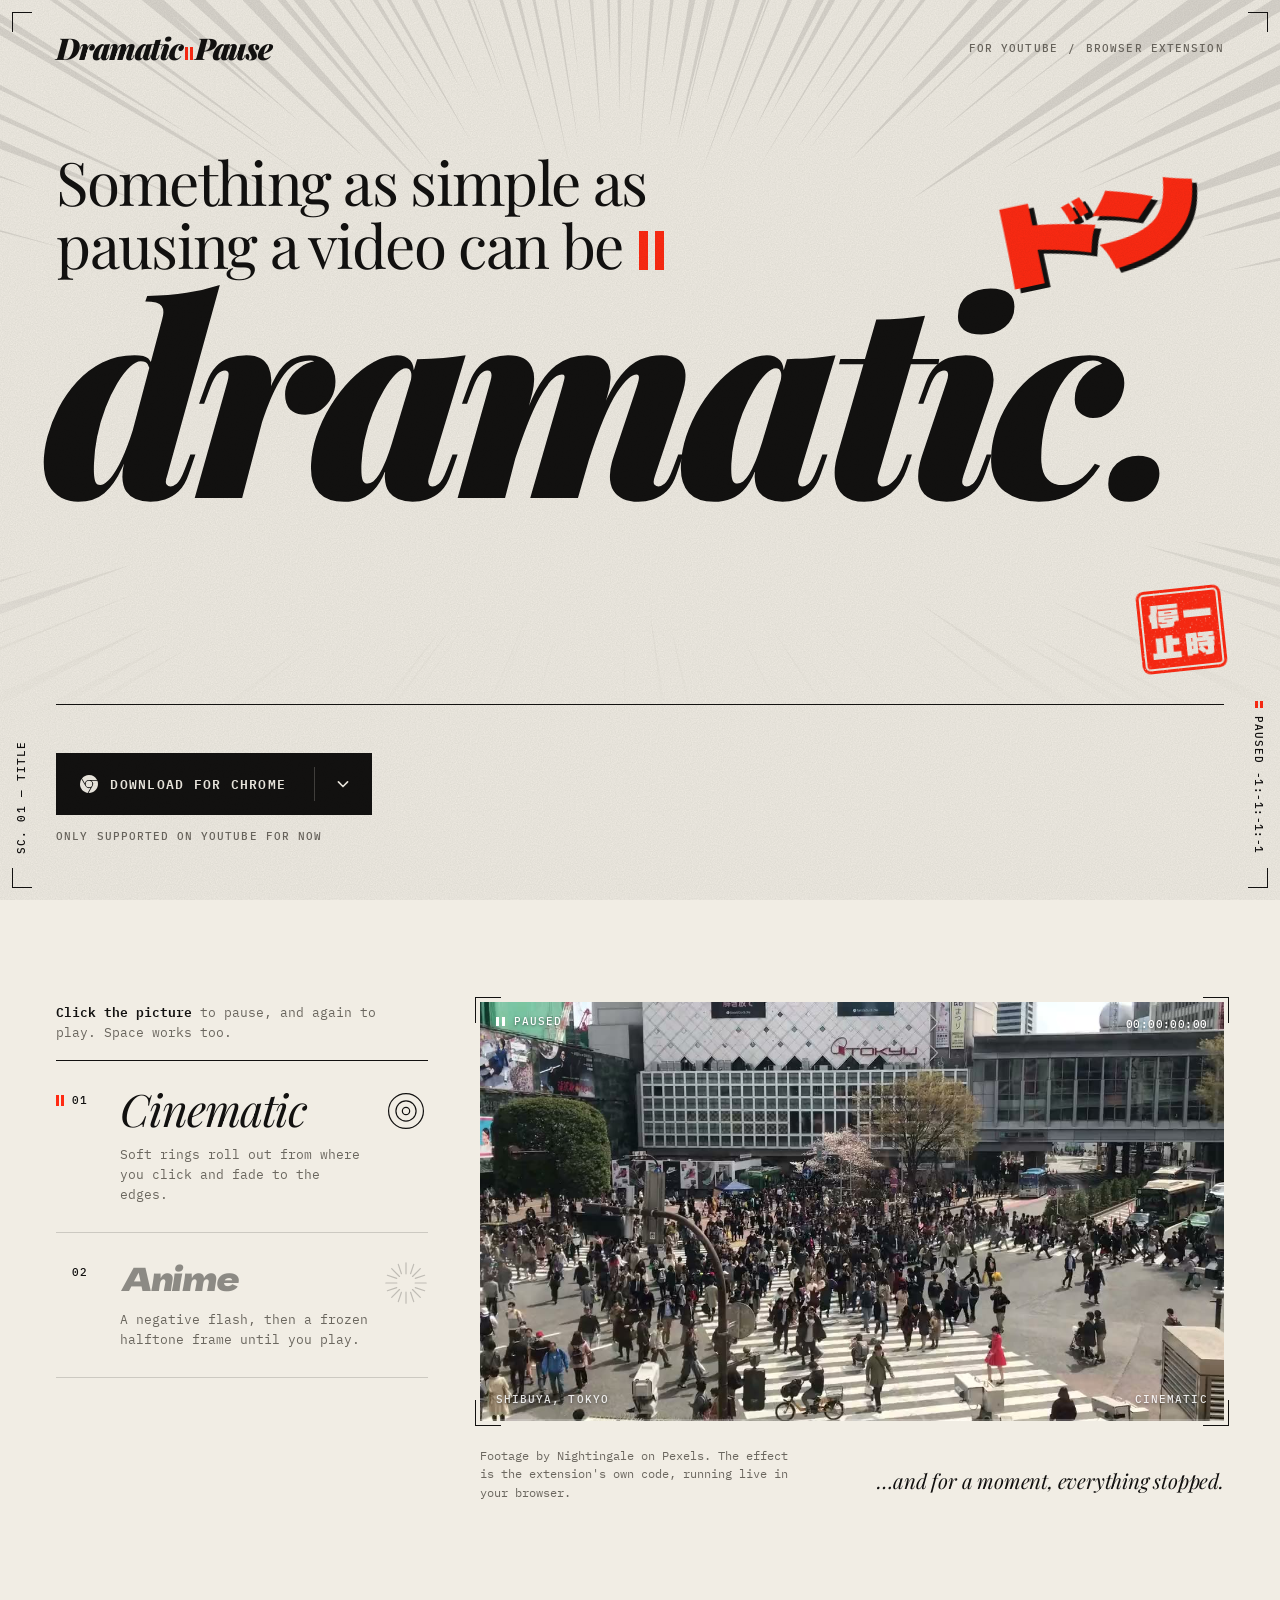
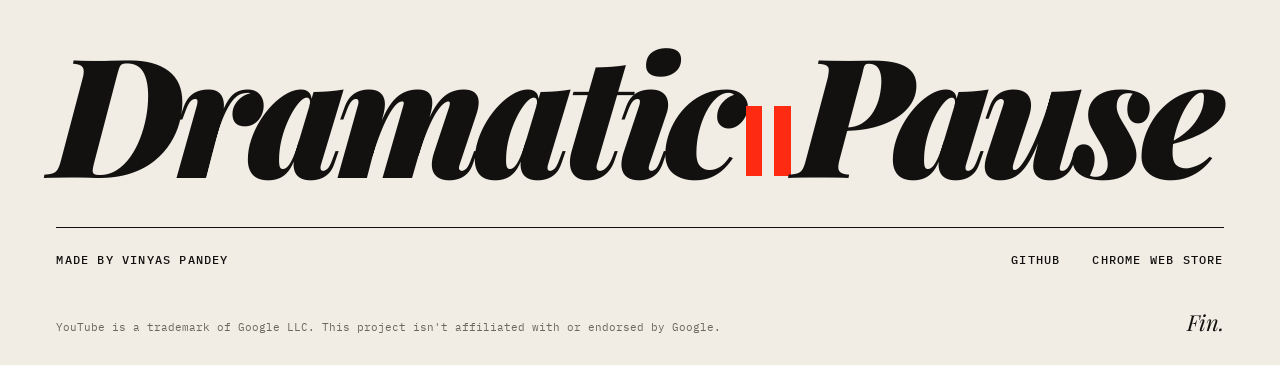
==== commit e38c354c: "Simplify the landing page CTA note Co-Authored-By: Claude Opus 5.5 <noreply@anthropic.com>" ====
--- a/docs/index.html
+++ b/docs/index.html
@@ -87,9 +87,8 @@
             </button>
           </div>
         </div>
-        <p class="cta-note">Free<span aria-hidden="true">·</span>No sign-up<span aria-hidden="true">·</span>Only runs on youtube.com</p>
+        <p class="cta-note">Only supported on YouTube for now</p>
       </div>
-      <p class="lede">Only supported on YouTube for now.</p>
     </div>
   </section>
 
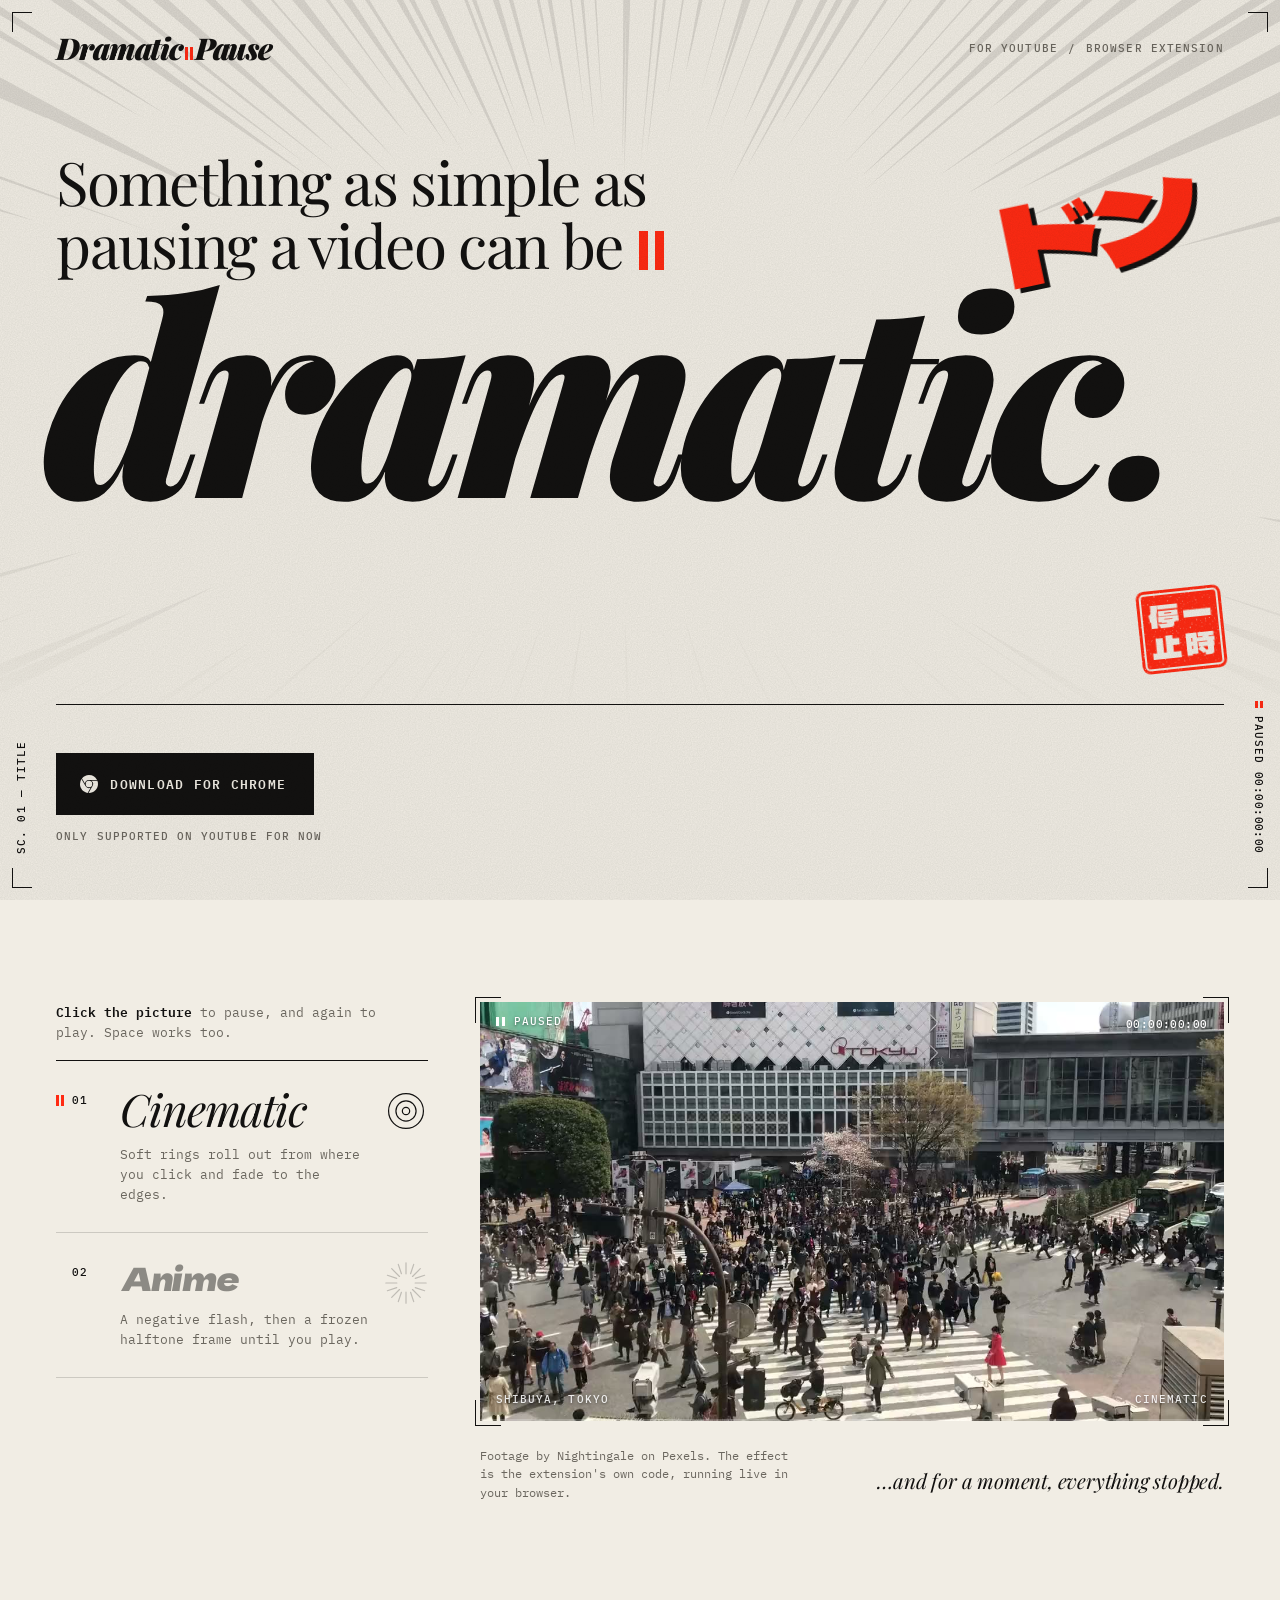
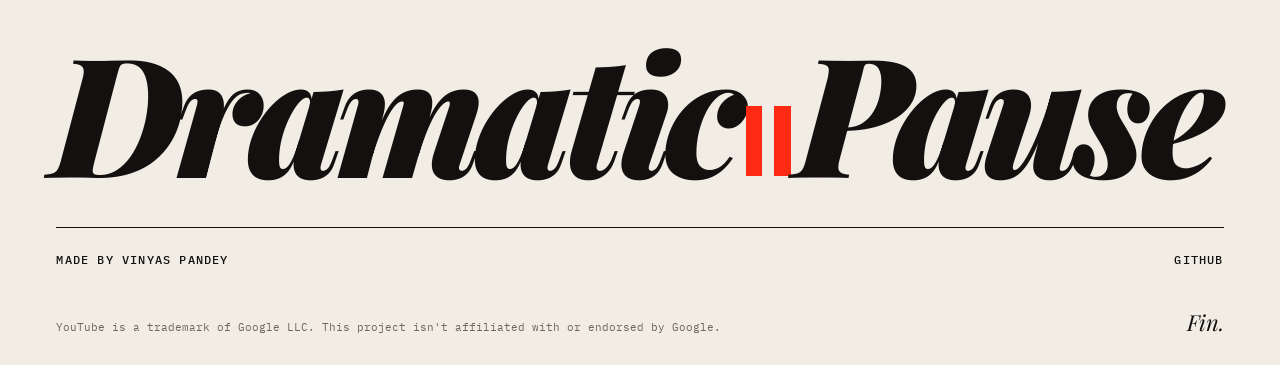
==== commit 9170636b: "Point the landing page download button at the GitHub install guide Drop the Safari option and its dr" ====
--- a/docs/index.html
+++ b/docs/index.html
@@ -32,11 +32,8 @@
   <symbol id="i-chrome" viewBox="0 0 24 24"><path fill="currentColor" d="M12 0C8.21 0 4.831 1.757 2.632 4.501l3.953 6.848A5.454 5.454 0 0 1 12 6.545h10.691A12 12 0 0 0 12 0zM1.931 5.47A11.943 11.943 0 0 0 0 12c0 6.012 4.42 10.991 10.189 11.864l3.953-6.847a5.45 5.45 0 0 1-6.865-2.29zm13.342 2.166a5.446 5.446 0 0 1 1.45 7.09l.002.001h-.002l-5.344 9.257c.206.01.413.016.621.016 6.627 0 12-5.373 12-12 0-1.54-.29-3.011-.818-4.364zM12 16.364a4.364 4.364 0 1 1 0-8.728 4.364 4.364 0 0 1 0 8.728Z"/></symbol>
   <symbol id="i-edge" viewBox="0 0 24 24"><path fill="currentColor" d="M21.86 17.86q.14 0 .25.12.1.13.1.25t-.11.33l-.32.46-.43.53-.44.5q-.21.25-.38.42l-.22.23q-.58.53-1.34 1.04-.76.51-1.6.91-.86.4-1.74.64t-1.67.24q-.9 0-1.69-.28-.8-.28-1.48-.78-.68-.5-1.22-1.17-.53-.66-.92-1.44-.38-.77-.58-1.6-.2-.83-.2-1.67 0-1 .32-1.96.33-.97.87-1.8.14.95.55 1.77.41.82 1.02 1.5.6.68 1.38 1.21.78.54 1.64.9.86.36 1.77.56.92.2 1.8.2 1.12 0 2.18-.24 1.06-.23 2.06-.72l.2-.1.2-.05zm-15.5-1.27q0 1.1.27 2.15.27 1.06.78 2.03.51.96 1.24 1.77.74.82 1.66 1.4-1.47-.2-2.8-.74-1.33-.55-2.48-1.37-1.15-.83-2.08-1.9-.92-1.07-1.58-2.33T.36 14.94Q0 13.54 0 12.06q0-.81.32-1.49.31-.68.83-1.23.53-.55 1.2-.96.66-.4 1.35-.66.74-.27 1.5-.39.78-.12 1.55-.12.7 0 1.42.1.72.12 1.4.35.68.23 1.32.57.63.35 1.16.83-.35 0-.7.07-.33.07-.65.23v-.02q-.63.28-1.2.74-.57.46-1.05 1.04-.48.58-.87 1.26-.38.67-.65 1.39-.27.71-.42 1.44-.15.72-.15 1.38zM11.96.06q1.7 0 3.33.39 1.63.38 3.07 1.15 1.43.77 2.62 1.93 1.18 1.16 1.98 2.7.49.94.76 1.96.28 1 .28 2.08 0 .89-.23 1.7-.24.8-.69 1.48-.45.68-1.1 1.22-.64.53-1.45.88-.54.24-1.11.36-.58.13-1.16.13-.42 0-.97-.03-.54-.03-1.1-.12-.55-.1-1.05-.28-.5-.19-.84-.5-.12-.09-.23-.24-.1-.16-.1-.33 0-.15.16-.35.16-.2.35-.5.2-.28.36-.68.16-.4.16-.95 0-1.06-.4-1.96-.4-.91-1.06-1.64-.66-.74-1.52-1.28-.86-.55-1.79-.89-.84-.3-1.72-.44-.87-.14-1.76-.14-1.55 0-3.06.45T.94 7.55q.71-1.74 1.81-3.13 1.1-1.38 2.52-2.35Q6.68 1.1 8.37.58q1.7-.52 3.58-.52Z"/></symbol>
   <symbol id="i-brave" viewBox="0 0 24 24"><path fill="currentColor" d="M15.68 0l2.096 2.38s1.84-.512 2.709.358c.868.87 1.584 1.638 1.584 1.638l-.562 1.381.715 2.047s-2.104 7.98-2.35 8.955c-.486 1.919-.818 2.66-2.198 3.633-1.38.972-3.884 2.66-4.293 2.916-.409.256-.92.692-1.38.692-.46 0-.97-.436-1.38-.692a185.796 185.796 0 01-4.293-2.916c-1.38-.973-1.712-1.714-2.197-3.633-.247-.975-2.351-8.955-2.351-8.955l.715-2.047-.562-1.381s.716-.768 1.585-1.638c.868-.87 2.708-.358 2.708-.358L8.321 0h7.36zm-3.679 14.936c-.14 0-1.038.317-1.758.69-.72.373-1.242.637-1.409.742-.167.104-.065.301.087.409.152.107 2.194 1.69 2.393 1.866.198.175.489.464.687.464.198 0 .49-.29.688-.464.198-.175 2.24-1.759 2.392-1.866.152-.108.254-.305.087-.41-.167-.104-.689-.368-1.41-.741-.72-.373-1.617-.69-1.757-.69zm0-11.278s-.409.001-1.022.206-1.278.46-1.584.46c-.307 0-2.581-.434-2.581-.434S4.119 7.152 4.119 7.849c0 .697.339.881.68 1.243l2.02 2.149c.192.203.59.511.356 1.066-.235.555-.58 1.26-.196 1.977.384.716 1.042 1.194 1.464 1.115.421-.08 1.412-.598 1.776-.834.364-.237 1.518-1.19 1.518-1.554 0-.365-1.193-1.02-1.413-1.168-.22-.15-1.226-.725-1.247-.95-.02-.227-.012-.293.284-.851.297-.559.831-1.304.742-1.8-.089-.495-.95-.753-1.565-.986-.615-.232-1.799-.671-1.947-.74-.148-.068-.11-.133.339-.175.448-.043 1.719-.212 2.292-.052.573.16 1.552.403 1.632.532.079.13.149.134.067.579-.081.445-.5 2.581-.541 2.96-.04.38-.12.63.288.724.409.094 1.097.256 1.333.256s.924-.162 1.333-.256c.408-.093.329-.344.288-.723-.04-.38-.46-2.516-.541-2.961-.082-.445-.012-.45.067-.579.08-.129 1.059-.372 1.632-.532.573-.16 1.845.009 2.292.052.449.042.487.107.339.175-.148.069-1.332.508-1.947.74-.615.233-1.476.49-1.565.986-.09.496.445 1.241.742 1.8.297.558.304.624.284.85-.02.226-1.026.802-1.247.95-.22.15-1.413.804-1.413 1.169 0 .364 1.154 1.317 1.518 1.554.364.236 1.355.755 1.776.834.422.079 1.08-.4 1.464-1.115.384-.716.039-1.422-.195-1.977-.235-.555.163-.863.355-1.066l2.02-2.149c.341-.362.68-.546.68-1.243 0-.697-2.695-3.96-2.695-3.96s-2.274.436-2.58.436c-.307 0-.972-.256-1.585-.461-.613-.205-1.022-.206-1.022-.206z"/></symbol>
-  <symbol id="i-safari" viewBox="0 0 24 24"><circle cx="12" cy="12" r="10.1" fill="none" stroke="currentColor" stroke-width="1.8"/><path fill="currentColor" d="M16.95 7.05 13.2 13.2 10.8 10.8Z"/><path fill="currentColor" opacity=".45" d="M7.05 16.95 10.8 10.8 13.2 13.2Z"/></symbol>
   <symbol id="i-download" viewBox="0 0 24 24"><path fill="none" stroke="currentColor" stroke-width="2" stroke-linecap="round" stroke-linejoin="round" d="M12 4v11m0 0-4.5-4.5M12 15l4.5-4.5M5 19.5h14"/></symbol>
-  <symbol id="i-chevron" viewBox="0 0 24 24"><path fill="none" stroke="currentColor" stroke-width="2" stroke-linecap="round" stroke-linejoin="round" d="m6.5 9.5 5.5 5.5 5.5-5.5"/></symbol>
   <symbol id="i-github" viewBox="0 0 24 24"><path fill="currentColor" d="M12 .297c-6.63 0-12 5.373-12 12 0 5.303 3.438 9.8 8.205 11.385.6.113.82-.258.82-.577 0-.285-.01-1.04-.015-2.04-3.338.724-4.042-1.61-4.042-1.61C4.422 18.07 3.633 17.7 3.633 17.7c-1.087-.744.084-.729.084-.729 1.205.084 1.838 1.236 1.838 1.236 1.07 1.835 2.809 1.305 3.495.998.108-.776.417-1.305.76-1.605-2.665-.3-5.466-1.332-5.466-5.93 0-1.31.465-2.38 1.235-3.22-.135-.303-.54-1.523.105-3.176 0 0 1.005-.322 3.3 1.23.96-.267 1.98-.399 3-.405 1.02.006 2.04.138 3 .405 2.28-1.552 3.285-1.23 3.285-1.23.645 1.653.24 2.873.12 3.176.765.84 1.23 1.91 1.23 3.22 0 4.61-2.805 5.625-5.475 5.92.42.36.81 1.096.81 2.22 0 1.606-.015 2.896-.015 3.286 0 .315.21.69.825.57C20.565 22.092 24 17.592 24 12.297c0-6.627-5.373-12-12-12"/></symbol>
-  <symbol id="i-webstore" viewBox="0 0 24 24"><path fill="currentColor" d="M0 1.637v19.09c0 .9.736 1.636 1.636 1.636h.131a10.4 10.4 0 0 1-.13-1.636 10.3 10.3 0 0 1 1.667-5.64l4.202 7.276h1.128A3.77 3.77 0 0 1 12 16.958a3.77 3.77 0 0 1 3.366 5.406h1.048a4.7 4.7 0 0 0-1.587-5.406h6.83a10.34 10.34 0 0 1 .577 5.406h.13c.9 0 1.636-.737 1.636-1.637V1.637Zm9.273 2.181h5.454a1.09 1.09 0 1 1 0 2.182H9.273a1.09 1.09 0 1 1 0-2.182M12 10.364a10.36 10.36 0 0 1 9.233 5.652H12a4.71 4.71 0 0 0-4.677 4.149L3.91 14.25A10.34 10.34 0 0 1 12 10.364"/></symbol>
   <symbol id="i-arrow" viewBox="0 0 24 24"><path fill="none" stroke="currentColor" stroke-width="2" stroke-linecap="round" stroke-linejoin="round" d="M7 17 17 7m0 0H9m8 0v8"/></symbol>
 </svg>
 
@@ -70,22 +67,10 @@
       <span class="hanko" lang="ja" title="一時停止: to pause" aria-hidden="true"><span>一時</span><span>停止</span></span>
       <div class="cta">
         <div class="split" id="download">
-          <button type="button" class="split-main" id="download-main">
+          <a class="split-main" id="download-main" href="https://github.com/hados1109/dramaticPause#installation" target="_blank" rel="noopener">
             <svg class="split-icon" aria-hidden="true"><use href="#i-chrome"/></svg>
             <span class="split-label">Download for Chrome</span>
-          </button>
-          <button type="button" class="split-toggle" id="download-toggle" aria-haspopup="menu" aria-expanded="false" aria-controls="download-menu" aria-label="Other browsers">
-            <svg aria-hidden="true"><use href="#i-chevron"/></svg>
-          </button>
-          <div class="split-menu" id="download-menu" role="menu" aria-labelledby="download-toggle">
-            <button type="button" class="split-item" id="download-alt" role="menuitem">
-              <svg class="split-item-icon" aria-hidden="true"><use href="#i-safari"/></svg>
-              <span class="split-item-text">
-                <span class="split-item-label">Download for Safari</span>
-                <span class="split-item-sub">macOS</span>
-              </span>
-            </button>
-          </div>
+          </a>
         </div>
         <p class="cta-note">Only supported on YouTube for now</p>
       </div>
@@ -150,7 +135,6 @@
     <a class="foot-link" href="https://vinyas.me/" target="_blank" rel="noopener">Made by Vinyas Pandey</a>
     <nav class="foot-links" aria-label="Project links">
       <a class="foot-link" href="https://github.com/hados1109/dramaticPause" target="_blank" rel="noopener">GitHub</a>
-      <a class="foot-link" href="#" id="store-link" target="_blank" rel="noopener">Chrome Web Store</a>
     </nav>
   </div>
   <div class="fineprint">
--- a/docs/styles.css
+++ b/docs/styles.css
@@ -114,29 +114,12 @@
 /* ───────── Split download button ───────── */
 .cta{display:flex;flex-direction:column;align-items:flex-start;gap:14px}
 .split{position:relative;display:inline-flex}
-.split-main,.split-toggle{display:flex;align-items:center;justify-content:center;height:62px;margin:0;border:0;cursor:pointer;
-  background:var(--ink);color:var(--paper);transition:background-color .18s,color .18s}
-.split-main{gap:12px;padding:0 28px 0 24px;font:600 12.5px/1 var(--mono);letter-spacing:.1em;text-transform:uppercase;white-space:nowrap}
-.split-toggle{position:relative;width:58px;padding:0}
-.split-toggle::before{content:"";position:absolute;left:0;top:14px;bottom:14px;width:1px;background:rgba(241,237,228,.22)}
-.split-main:hover,.split-toggle:hover,.split-toggle[aria-expanded="true"]{background:var(--red);color:var(--ink)}
-.split-main:hover+.split-toggle::before,.split-toggle:hover::before{background:transparent}
-.split-main:active,.split-toggle:active{transform:translateY(1px)}
+.split-main{display:flex;align-items:center;justify-content:center;gap:12px;height:62px;margin:0;padding:0 28px 0 24px;border:0;cursor:pointer;
+  background:var(--ink);color:var(--paper);text-decoration:none;font:600 12.5px/1 var(--mono);letter-spacing:.1em;text-transform:uppercase;white-space:nowrap;
+  transition:background-color .18s,color .18s}
+.split-main:hover{background:var(--red);color:var(--ink)}
+.split-main:active{transform:translateY(1px)}
 .split-icon{width:18px;height:18px;flex:none}
-.split-toggle svg{width:20px;height:20px;transition:transform .25s var(--out)}
-.split-toggle[aria-expanded="true"] svg{transform:rotate(180deg)}
-
-.split-menu{position:absolute;top:calc(100% + 10px);right:0;min-width:100%;z-index:30;padding:6px;background:var(--paper);
-  border:1.5px solid var(--ink);box-shadow:6px 6px 0 var(--ink);text-align:left;
-  visibility:hidden;opacity:0;transform:translateY(-8px);transition:opacity .15s ease,transform .22s var(--out),visibility 0s linear .22s}
-.split.is-open .split-menu{visibility:visible;opacity:1;transform:none;transition-delay:0s}
-.split-item{display:flex;align-items:center;gap:14px;width:100%;padding:12px 14px;border:0;background:transparent;cursor:pointer;text-align:left}
-.split-item:hover,.split-item:focus-visible{background:var(--ink);color:var(--paper)}
-.split-item:focus-visible{outline:0}
-.split-item-icon{width:20px;height:20px;flex:none}
-.split-item-text{display:flex;flex-direction:column;gap:4px}
-.split-item-label{font:600 12.5px/1.2 var(--mono);letter-spacing:.08em;text-transform:uppercase}
-.split-item-sub{font:400 12px/1.2 var(--mono);opacity:.65}
 .cta-note{display:flex;gap:8px;flex-wrap:wrap;justify-content:flex-start;font:500 10.5px/1.4 var(--mono);letter-spacing:.1em;text-transform:uppercase;color:var(--mute)}
 
 /* ───────── Demo ───────── */
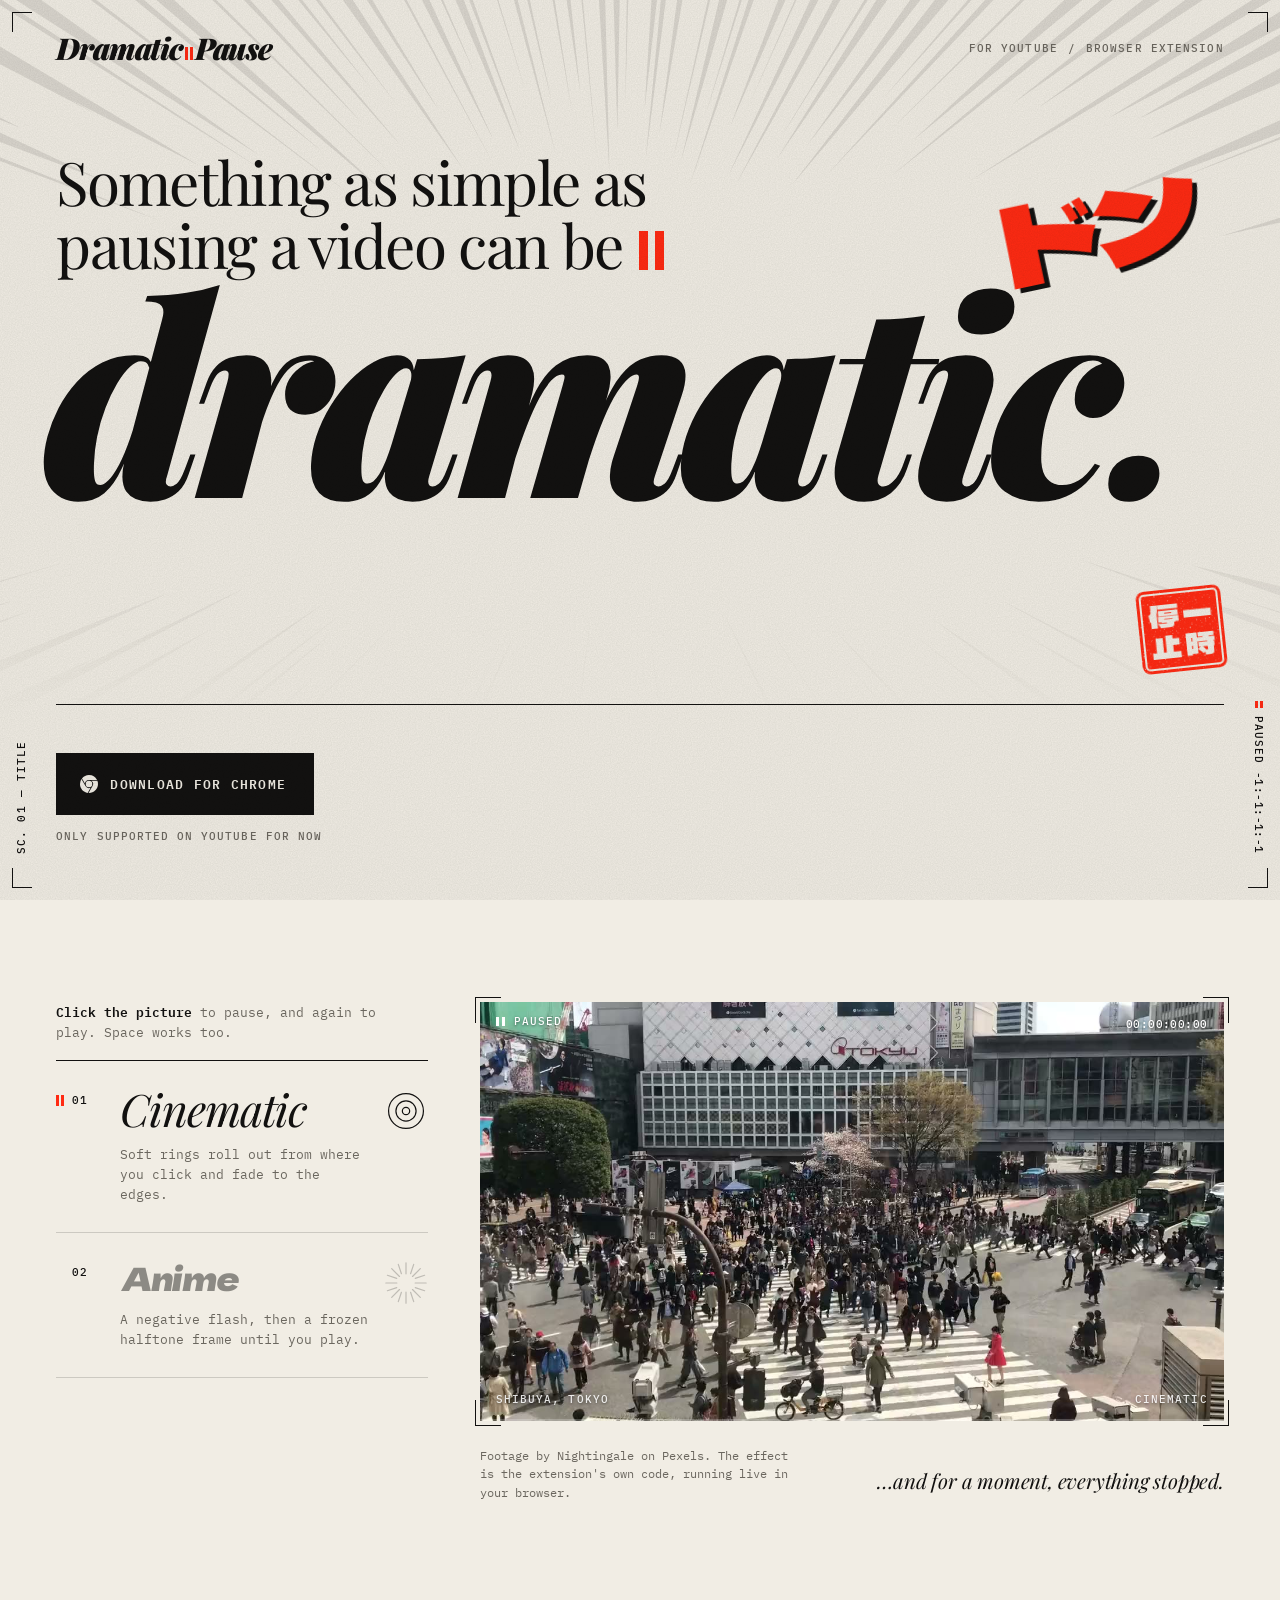
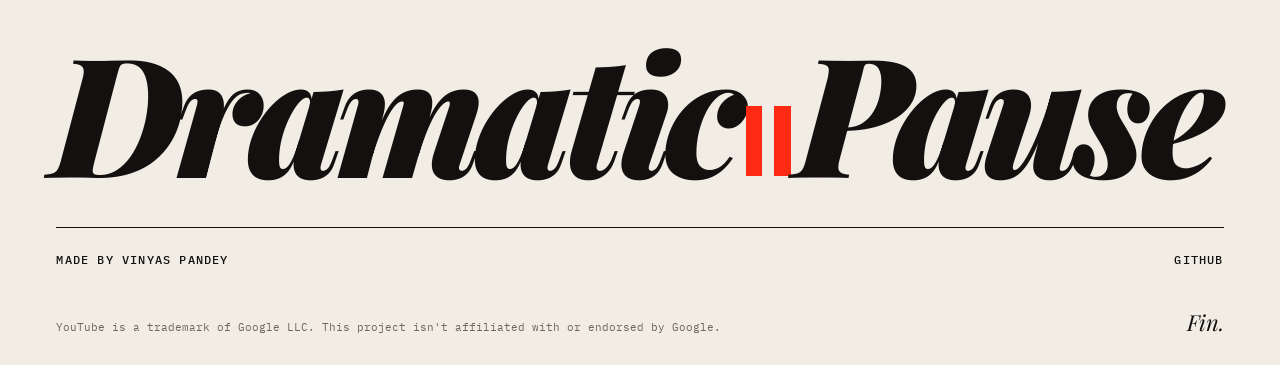
==== commit b696498d: "Remove the unused toast from the landing page Co-Authored-By: Claude Opus 5.5 <noreply@anthropic.com" ====
--- a/docs/index.html
+++ b/docs/index.html
@@ -144,7 +144,6 @@
 </footer>
 
 <div class="cursor" id="cursor" aria-hidden="true"><span class="cursor-ring"></span><span class="cursor-label" id="cursor-label">Pause</span></div>
-<div class="toast" id="toast" role="status" aria-live="polite"></div>
 
 <script src="site.js"></script>
 <script src="content.js"></script>
--- a/docs/styles.css
+++ b/docs/styles.css
@@ -243,13 +243,6 @@
 .fineprint{display:flex;align-items:baseline;justify-content:space-between;gap:24px;margin-top:40px;
   font:400 11px/1.5 var(--mono);color:var(--mute)}
 .fin{font:italic 400 22px/1 var(--serif);color:var(--ink)}
-
-/* ───────── Toast ───────── */
-.toast{position:fixed;left:50%;bottom:44px;z-index:90;max-width:calc(100vw - 48px);padding:14px 18px;background:var(--ink);color:var(--paper);
-  font:400 12.5px/1.5 var(--mono);box-shadow:5px 5px 0 var(--red);pointer-events:none;opacity:0;transform:translate(-50%,12px);
-  transition:opacity .2s ease,transform .35s var(--out)}
-.toast.is-on{opacity:1;transform:translate(-50%,0);pointer-events:auto}
-.toast a{color:var(--paper);font-weight:600;text-underline-offset:3px}
 
 /* ───────── Smaller screens ───────── */
 @media (max-width:1080px){
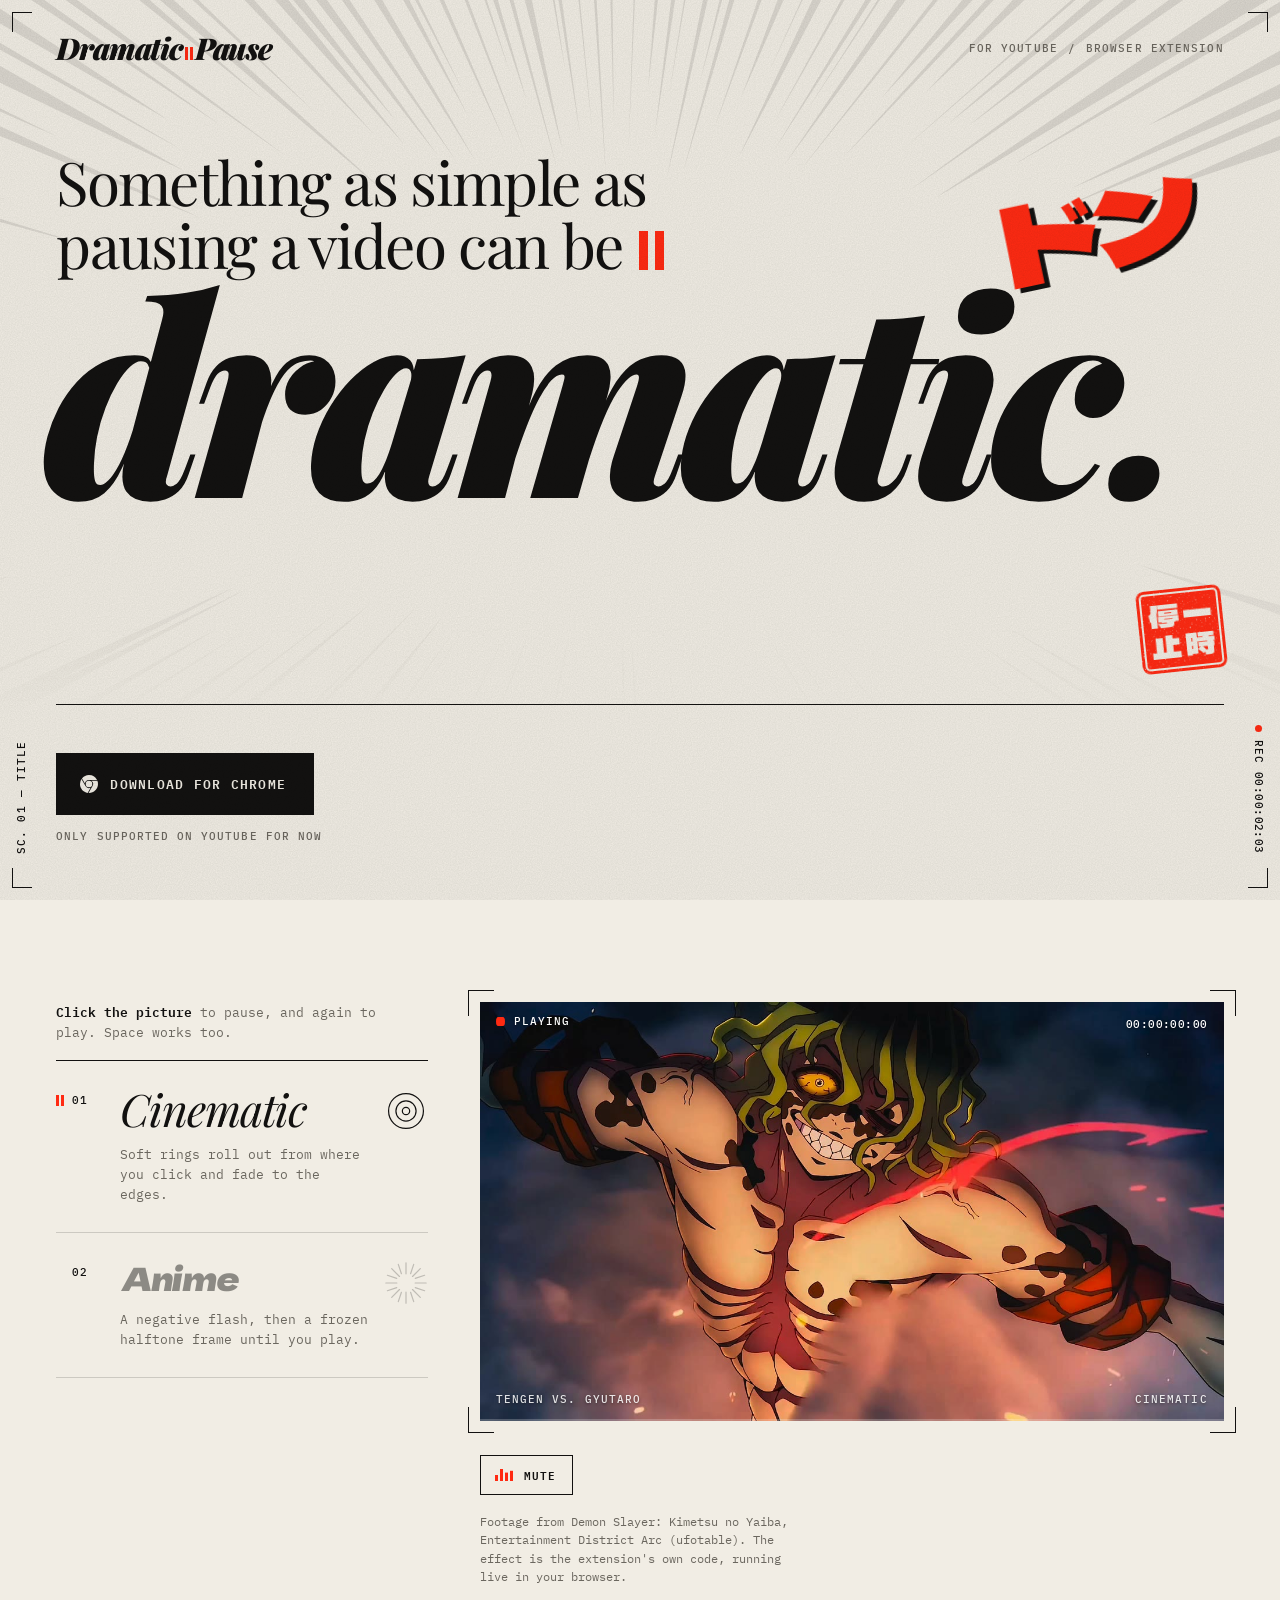
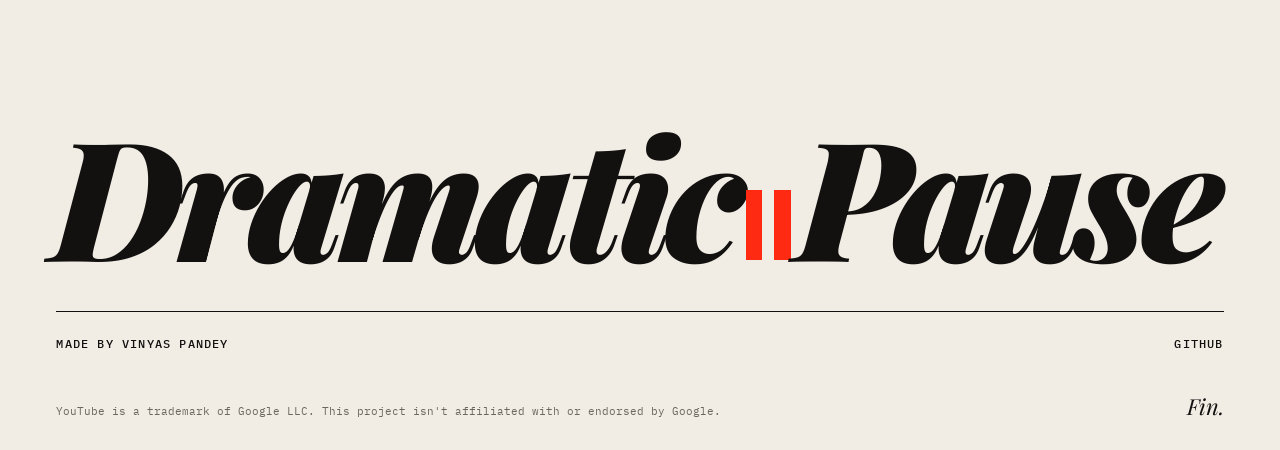
==== commit 38ef0bda: "Swap the demo clip for Tengen vs. Gyutaro and play it only on screen Replace the Shibuya footage wit" ====
--- a/docs/index.html
+++ b/docs/index.html
@@ -10,14 +10,13 @@
 <meta property="og:type" content="website">
 <meta property="og:title" content="Dramatic Pause for YouTube">
 <meta property="og:description" content="Something as simple as pausing a video can be dramatic.">
-<meta property="og:image" content="media/shibuya-poster.jpg">
+<meta property="og:image" content="media/tengen-poster.jpg">
 <link rel="icon" href="favicon.svg" type="image/svg+xml">
 <link rel="preconnect" href="https://fonts.googleapis.com">
 <link rel="preconnect" href="https://fonts.gstatic.com" crossorigin>
 <link rel="stylesheet" href="https://fonts.googleapis.com/css2?family=Playfair+Display:ital,wght@0,400..900;1,400..900&display=block">
 <link rel="stylesheet" href="https://fonts.googleapis.com/css2?family=IBM+Plex+Mono:wght@400;500;600&display=swap">
 <link rel="stylesheet" href="https://fonts.googleapis.com/css2?family=Dela+Gothic+One&display=swap&text=%E3%83%89%E3%83%B3%E3%82%B4%E4%B8%80%E6%99%82%E5%81%9C%E6%AD%A2Anime%20speedlines%21">
-<link rel="preload" href="media/shibuya.mp4" as="video" type="video/mp4">
 <link rel="stylesheet" href="content.css">
 <link rel="stylesheet" href="styles.css">
 </head>
@@ -106,22 +105,26 @@
       <div class="stage">
         <div class="frame">
           <i class="fc fc-tl"></i><i class="fc fc-tr"></i><i class="fc fc-bl"></i><i class="fc fc-br"></i>
-          <div class="player html5-video-player" id="movie_player" tabindex="0" role="group" aria-label="Demo video. Click, or press Space, to pause and play.">
-            <video class="html5-main-video" src="media/shibuya.mp4" poster="media/shibuya-poster.jpg" muted loop playsinline preload="auto" disablepictureinpicture disableremoteplayback aria-hidden="true"></video>
+          <div class="player html5-video-player" id="movie_player" tabindex="0" role="group" aria-label="Demo video. Click, or press Space, to pause and play. M mutes.">
+            <video class="html5-main-video" poster="media/tengen-poster.jpg" muted loop playsinline preload="auto" disablepictureinpicture disableremoteplayback aria-hidden="true">
+              <source src="media/tengen-av1.mp4" type='video/mp4; codecs="av01.0.05M.08, mp4a.40.2"'>
+              <source src="media/tengen.mp4" type='video/mp4; codecs="avc1.640028, mp4a.40.2"'>
+            </video>
             <div class="ph ph-top">
               <button type="button" class="ph-state" id="ph-state" aria-label="Pause"><span class="ph-dot" aria-hidden="true"><i></i><i></i></span><span class="ph-state-text" aria-hidden="true">Play</span></button>
               <span class="ph-tc" id="ph-tc" aria-hidden="true">00:00:00:00</span>
             </div>
             <div class="ph ph-bottom" aria-hidden="true">
-              <span>Shibuya, Tokyo</span>
+              <span>Tengen vs. Gyutaro</span>
               <span id="ph-effect">Cinematic</span>
             </div>
             <div class="ph-progress" aria-hidden="true"><div class="ph-fill"></div></div>
             <p class="ph-hint" aria-hidden="true">Tap the picture to pause</p>
           </div>
         </div>
+        <button type="button" class="sound is-muted" id="sound"><span class="sound-bars" aria-hidden="true"><i></i><i></i><i></i><i></i></span><span class="sound-label">Unmute</span></button>
         <p class="sfx-gogo" lang="ja" aria-hidden="true"><span>ゴ</span><span>ゴ</span><span>ゴ</span><span>ゴ</span></p>
-        <p class="scene-credit">Footage by Nightingale on Pexels. The effect is the extension's own code, running live in your browser.</p>
+        <p class="scene-credit">Footage from Demon Slayer: Kimetsu no Yaiba, Entertainment District Arc (ufotable). The effect is the extension's own code, running live in your browser.</p>
         <p class="still-caption" aria-hidden="true">…and for a moment, everything stopped.</p>
       </div>
     </div>
--- a/docs/styles.css
+++ b/docs/styles.css
@@ -212,7 +212,25 @@
   opacity:0;transform:translateY(6px);transition:opacity .6s ease,transform .8s var(--out);pointer-events:none}
 .scene-grid[data-fx="cinematic"].is-paused .still-caption{opacity:1;transform:none;transition-delay:.9s}
 
-.scene-credit{margin-top:26px;max-width:46ch;font:400 11.5px/1.6 var(--mono);color:var(--mute)}
+/* Sound toggle under the picture: the bars move while it plays with sound, and stop with the picture */
+.sound{display:inline-flex;align-items:center;gap:11px;height:40px;margin:34px 0 0;padding:0 16px 0 14px;border:1.5px solid var(--ink);background:none;cursor:pointer;
+  font:600 11px/1 var(--mono);letter-spacing:.1em;text-transform:uppercase;color:var(--ink);transition:background-color .18s,color .18s}
+.sound:hover{background:var(--ink);color:var(--paper)}
+.sound:active{transform:translateY(1px)}
+.sound-bars{display:flex;align-items:flex-end;gap:2px;height:12px}
+.sound-bars i{width:3px;height:100%;background:var(--red);transform-origin:bottom;transform:scaleY(var(--h))}
+.sound-bars i:nth-child(1){--h:.5}
+.sound-bars i:nth-child(2){--h:1}
+.sound-bars i:nth-child(3){--h:.7}
+.sound-bars i:nth-child(4){--h:.85}
+.sound.is-live .sound-bars i{animation:eq .5s ease-in-out infinite alternate}
+.sound.is-live .sound-bars i:nth-child(2){animation-duration:.38s;animation-delay:-.2s}
+.sound.is-live .sound-bars i:nth-child(3){animation-duration:.62s;animation-delay:-.4s}
+.sound.is-live .sound-bars i:nth-child(4){animation-duration:.44s;animation-delay:-.1s}
+.sound.is-muted .sound-bars i{--h:.17;background:currentColor;animation:none}
+@keyframes eq{from{transform:scaleY(.2)}to{transform:scaleY(1)}}
+
+.scene-credit{margin-top:18px;max-width:46ch;font:400 11.5px/1.6 var(--mono);color:var(--mute)}
 
 /* Cursor over the picture: the dot is where the ripple will start */
 .cursor{position:fixed;left:0;top:0;z-index:75;pointer-events:none;display:none}
@@ -250,7 +268,6 @@
   .effects{margin-bottom:8px}
   .fx-list{display:grid;grid-template-columns:1fr 1fr;column-gap:32px}
   .still-caption{position:static;margin-top:10px;text-align:right}
-  .stage .scene-credit{margin-top:18px}
 }
 @media (max-width:720px){
   .hud{height:76px}
@@ -263,6 +280,7 @@
   .loud{font-size:22.5vw}
   .sfx-don{top:auto;bottom:-1.2em;right:6%}
   .frame::after{transform:translate(12px,12px)}
+  .sound{margin-top:26px}
   .hero-foot{flex-direction:column;align-items:stretch}
   .cta{align-items:stretch}
   .split{display:flex}
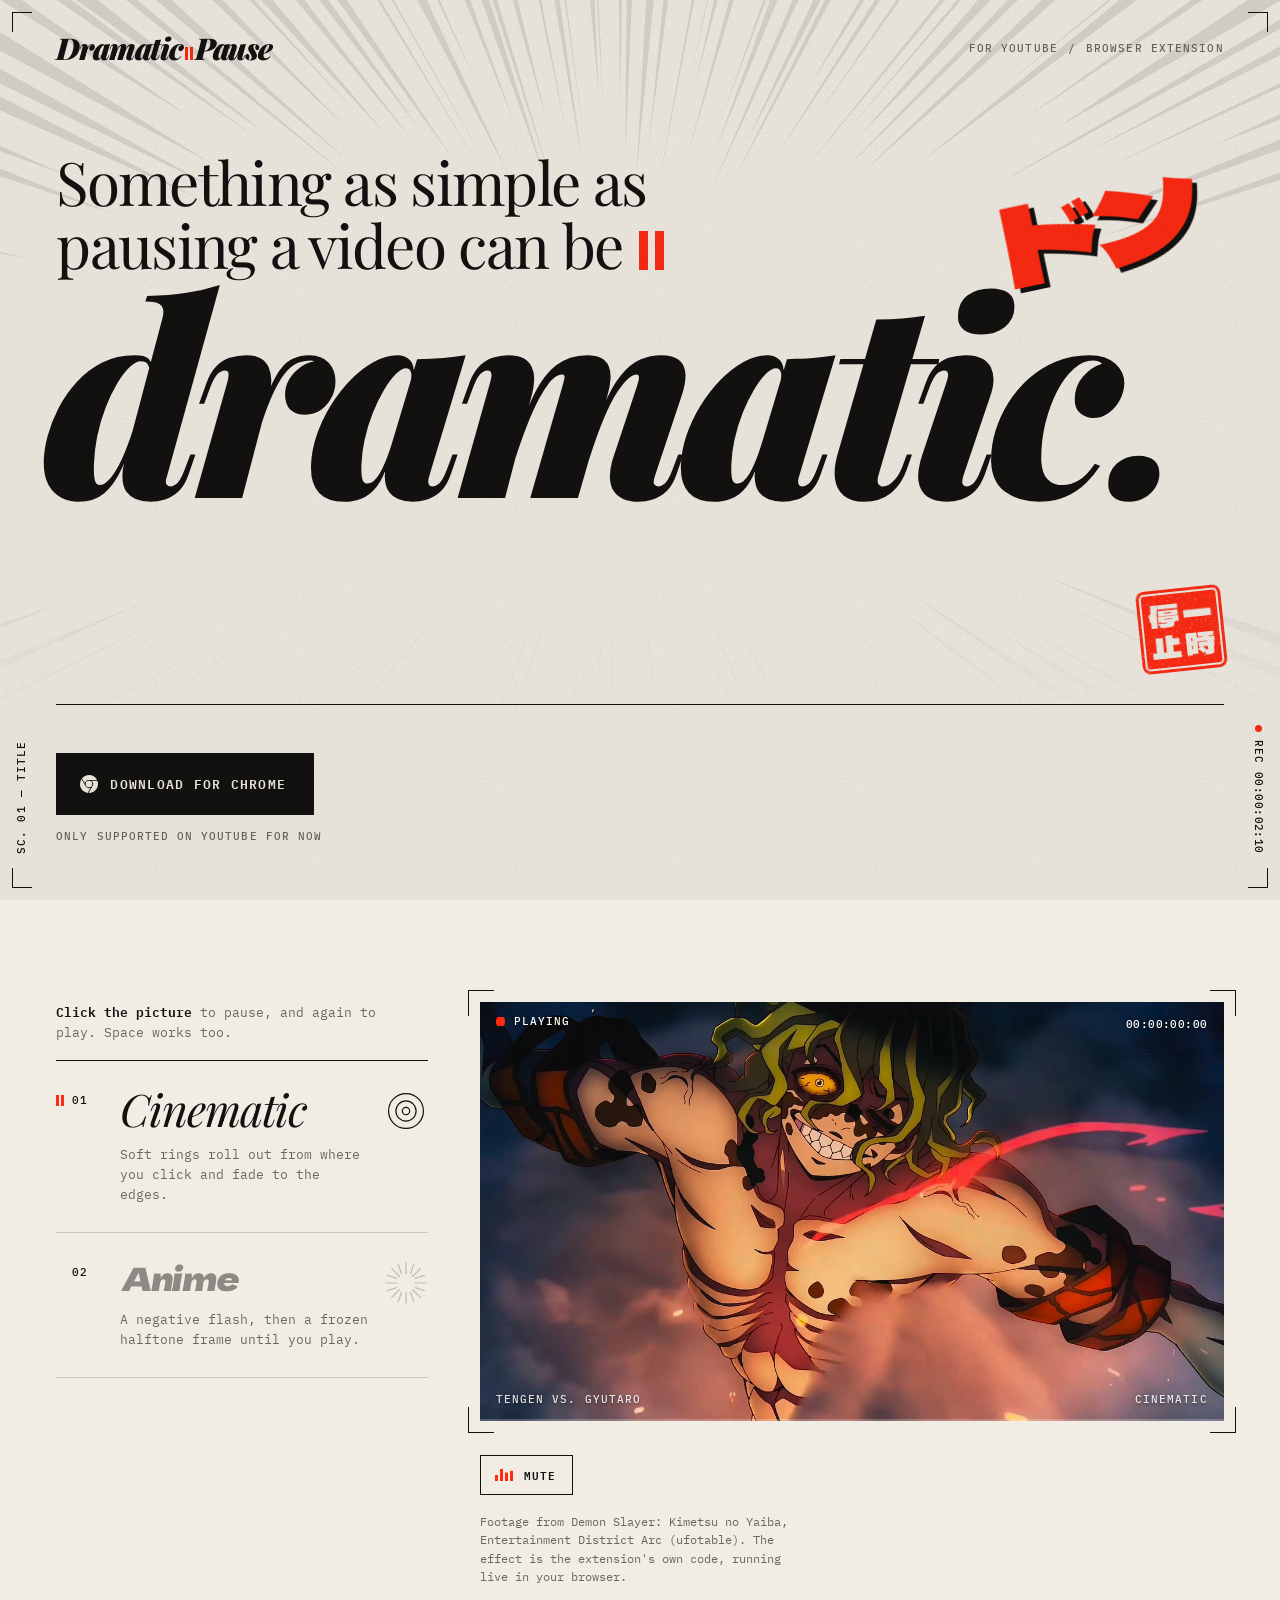
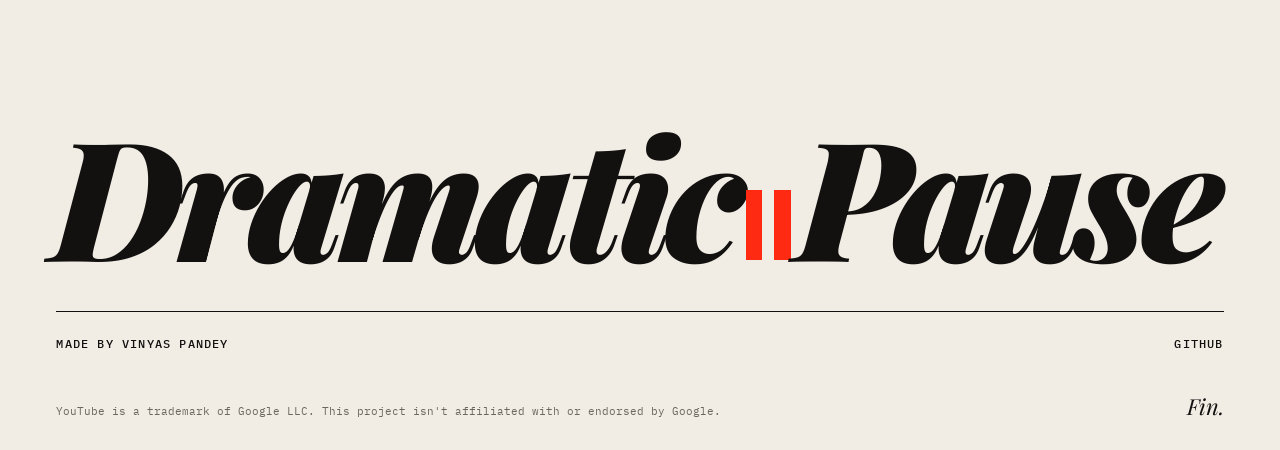
==== commit 5190b775: "Add a link-preview image made from the hero The old og:image pointed at the demo poster with a relat" ====
--- a/docs/index.html
+++ b/docs/index.html
@@ -10,7 +10,16 @@
 <meta property="og:type" content="website">
 <meta property="og:title" content="Dramatic Pause for YouTube">
 <meta property="og:description" content="Something as simple as pausing a video can be dramatic.">
-<meta property="og:image" content="media/tengen-poster.jpg">
+<meta property="og:url" content="https://pause.vinyas.me/">
+<meta property="og:site_name" content="Dramatic Pause">
+<meta property="og:image" content="https://pause.vinyas.me/media/og-image.png">
+<meta property="og:image:width" content="1200">
+<meta property="og:image:height" content="630">
+<meta property="og:image:alt" content="Something as simple as pausing a video can be dramatic. Dramatic Pause, a browser extension for YouTube.">
+<meta name="twitter:card" content="summary_large_image">
+<meta name="twitter:title" content="Dramatic Pause for YouTube">
+<meta name="twitter:description" content="Something as simple as pausing a video can be dramatic.">
+<meta name="twitter:image" content="https://pause.vinyas.me/media/og-image.png">
 <link rel="icon" href="favicon.svg" type="image/svg+xml">
 <link rel="preconnect" href="https://fonts.googleapis.com">
 <link rel="preconnect" href="https://fonts.gstatic.com" crossorigin>
